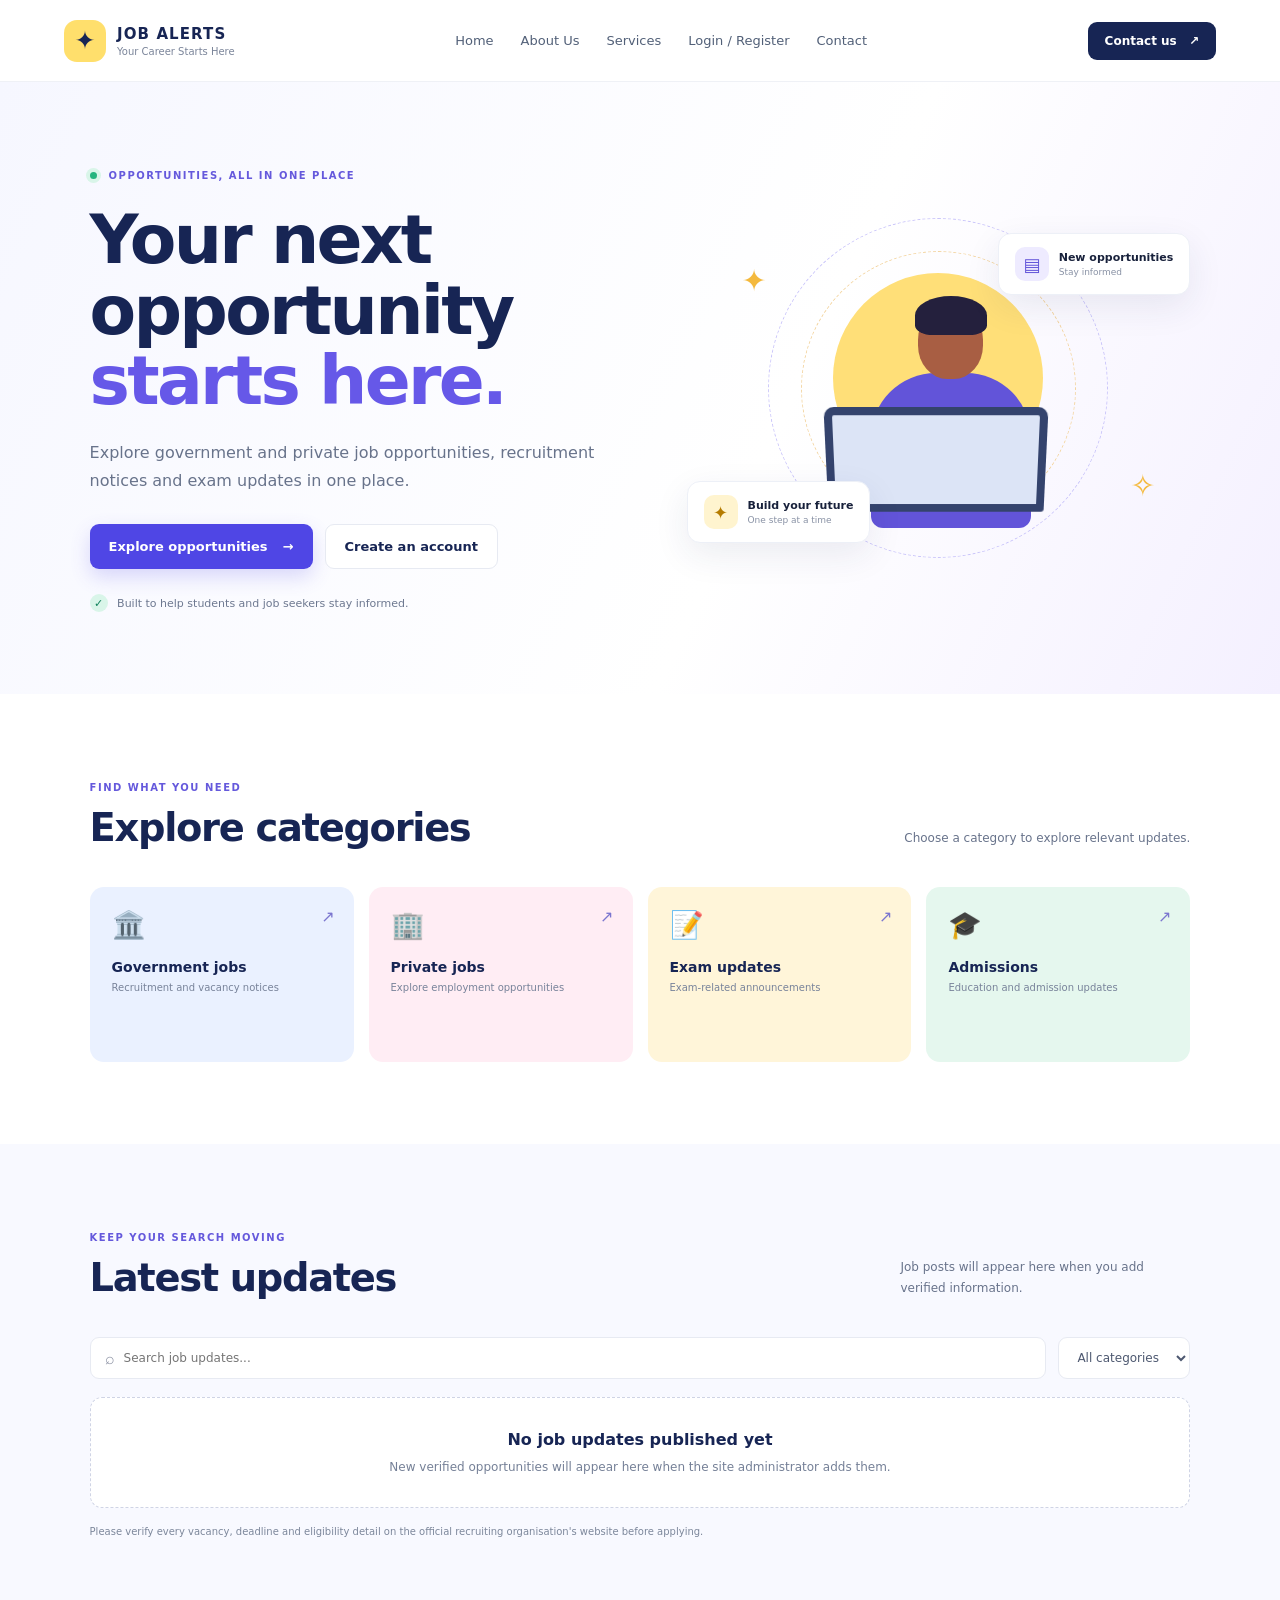
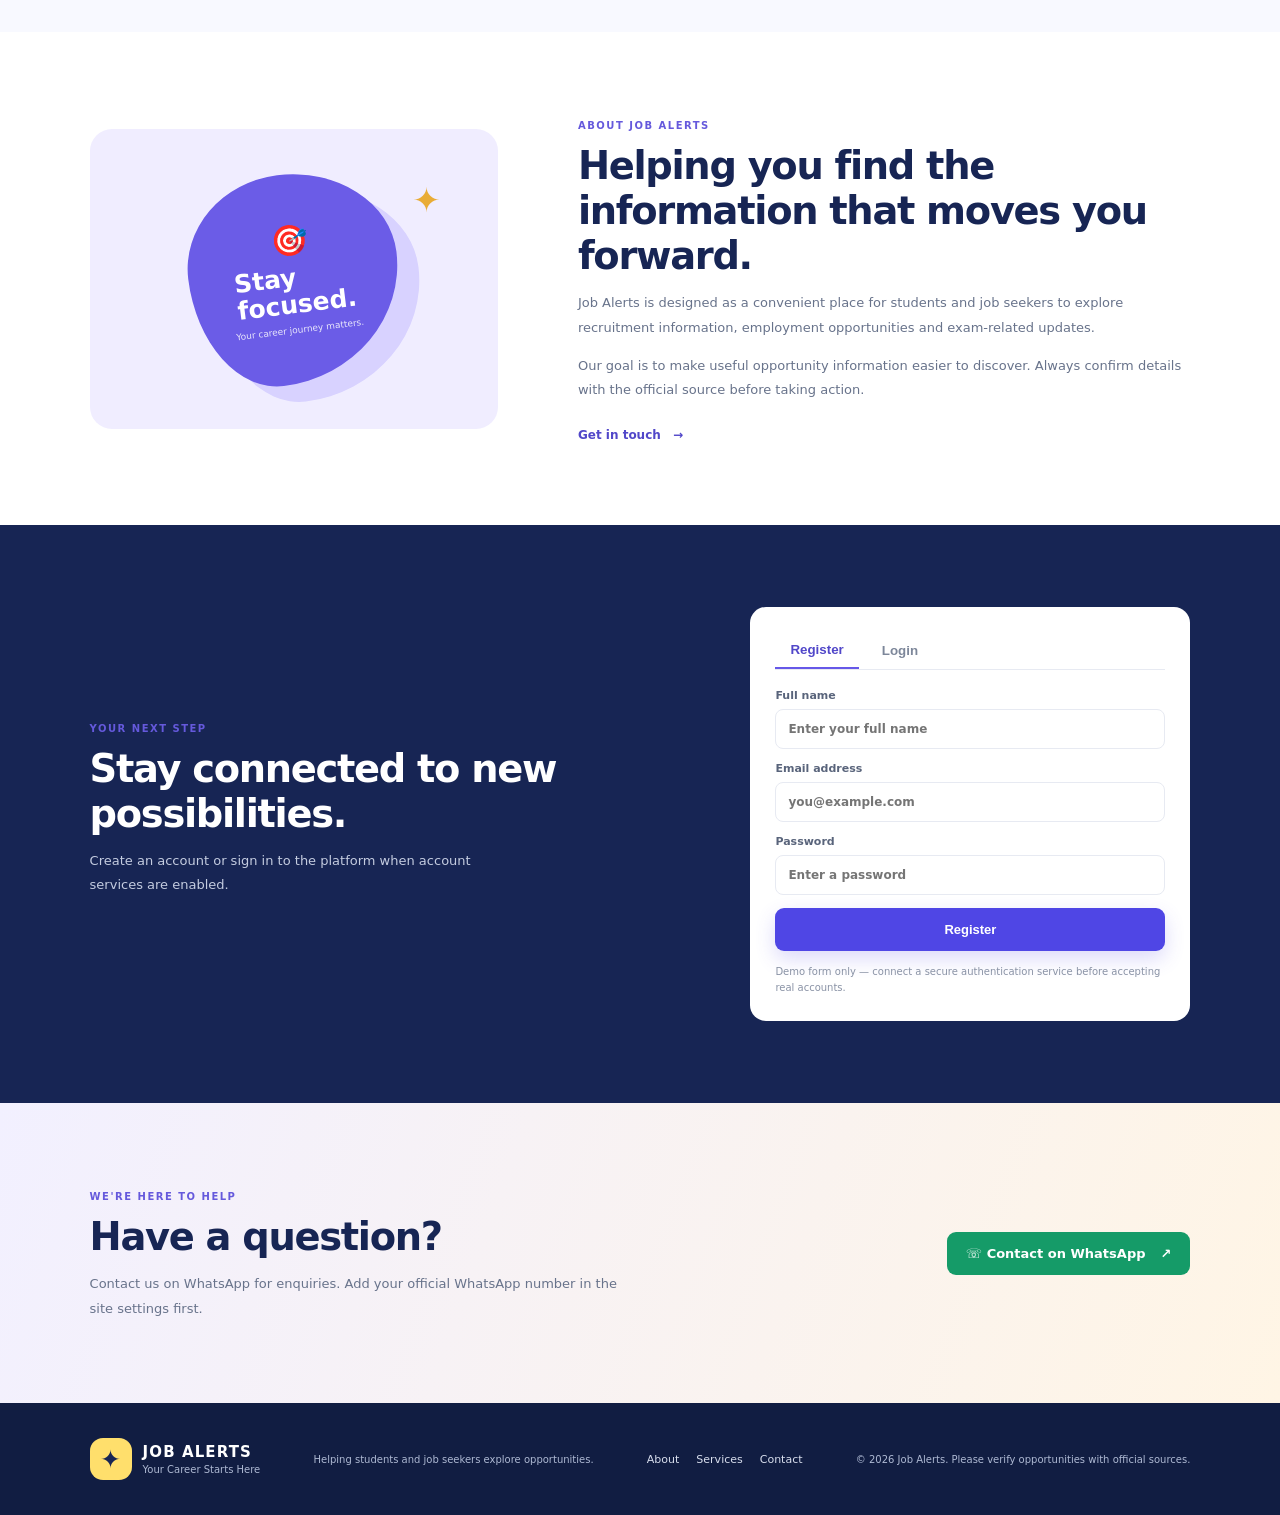
==== index.html @ da122925 "Add files via upload" ====
<!doctype html>
<html lang="en">
<head>
  <meta charset="utf-8">
  <meta name="viewport" content="width=device-width, initial-scale=1">
  <meta name="description" content="Find government and private job opportunities, recruitment notices and exam updates in one place.">
  <meta name="theme-color" content="#172554">
  <title>Job Alerts | Your Career Starts Here</title>
  <link rel="stylesheet" href="styles.css">
</head>
<body>
  <header class="site-header">
    <a class="brand" href="#home" aria-label="Job Alerts home">
      <span class="brand-mark">✦</span>
      <span><strong>JOB ALERTS</strong><small>Your Career Starts Here</small></span>
    </a>
    <button class="menu-toggle" id="menuToggle" aria-label="Open navigation" aria-expanded="false">☰</button>
    <nav id="mainNav" aria-label="Main navigation">
      <a href="#home">Home</a><a href="#about">About Us</a><a href="#services">Services</a>
      <a href="#account">Login / Register</a><a href="#contact">Contact</a>
    </nav>
    <a class="header-cta" href="#contact">Contact us <span>↗</span></a>
  </header>

  <main>
    <section class="hero section" id="home">
      <div class="hero-copy">
        <span class="eyebrow"><span class="pulse"></span> OPPORTUNITIES, ALL IN ONE PLACE</span>
        <h1>Your next opportunity <span>starts here.</span></h1>
        <p class="lead">Explore government and private job opportunities, recruitment notices and exam updates in one place.</p>
        <div class="hero-actions">
          <a class="button button-primary" href="#jobs">Explore opportunities <span>→</span></a>
          <a class="button button-light" href="#account">Create an account</a>
        </div>
        <div class="hero-note"><span class="note-icon">✓</span> Built to help students and job seekers stay informed.</div>
      </div>
      <div class="hero-art" aria-label="Career illustration">
        <div class="art-orbit orbit-one"></div><div class="art-orbit orbit-two"></div>
        <div class="art-card art-card-top"><span class="art-icon violet">▤</span><span><b>New opportunities</b><small>Stay informed</small></span></div>
        <div class="person-illustration">
          <div class="sun"></div><div class="laptop"></div><div class="person-head"></div>
          <div class="person-body"></div><div class="person-arm"></div>
        </div>
        <div class="art-card art-card-bottom"><span class="art-icon yellow">✦</span><span><b>Build your future</b><small>One step at a time</small></span></div>
        <span class="floating-star star-a">✦</span><span class="floating-star star-b">✧</span>
      </div>
    </section>

    <section class="category-section section" id="services">
      <div class="section-heading">
        <div><span class="eyebrow">FIND WHAT YOU NEED</span><h2>Explore categories</h2></div>
        <p>Choose a category to explore relevant updates.</p>
      </div>
      <div class="category-grid">
        <a class="category-card cat-blue" href="#jobs" data-filter="Government"><span class="category-icon">🏛️</span><b>Government jobs</b><small>Recruitment and vacancy notices</small><span class="card-arrow">↗</span></a>
        <a class="category-card cat-pink" href="#jobs" data-filter="Private"><span class="category-icon">🏢</span><b>Private jobs</b><small>Explore employment opportunities</small><span class="card-arrow">↗</span></a>
        <a class="category-card cat-yellow" href="#jobs" data-filter="Exams"><span class="category-icon">📝</span><b>Exam updates</b><small>Exam-related announcements</small><span class="card-arrow">↗</span></a>
        <a class="category-card cat-green" href="#jobs" data-filter="Admissions"><span class="category-icon">🎓</span><b>Admissions</b><small>Education and admission updates</small><span class="card-arrow">↗</span></a>
      </div>
    </section>

    <section class="jobs-section section" id="jobs">
      <div class="section-heading">
        <div><span class="eyebrow">KEEP YOUR SEARCH MOVING</span><h2>Latest updates</h2></div>
        <p>Job posts will appear here when you add verified information.</p>
      </div>
      <div class="job-tools">
        <label class="search-box"><span>⌕</span><input id="jobSearch" type="search" placeholder="Search job updates..." aria-label="Search job updates"></label>
        <select id="categoryFilter" aria-label="Filter by category">
          <option value="All">All categories</option><option>Government</option><option>Private</option><option>Exams</option><option>Admissions</option>
        </select>
      </div>
      <div id="jobList" class="job-list" aria-live="polite"></div>
      <p class="data-note">Please verify every vacancy, deadline and eligibility detail on the official recruiting organisation's website before applying.</p>
    </section>

    <section class="about-section section" id="about">
      <div class="about-visual"><div class="about-blob"><span>🎯</span><b>Stay<br>focused.</b><small>Your career journey matters.</small></div><span class="about-spark">✦</span></div>
      <div class="about-copy"><span class="eyebrow">ABOUT JOB ALERTS</span><h2>Helping you find the information that moves you forward.</h2><p>Job Alerts is designed as a convenient place for students and job seekers to explore recruitment information, employment opportunities and exam-related updates.</p><p>Our goal is to make useful opportunity information easier to discover. Always confirm details with the official source before taking action.</p><a class="text-link" href="#contact">Get in touch <span>→</span></a></div>
    </section>

    <section class="account-section section" id="account">
      <div class="account-copy"><span class="eyebrow">YOUR NEXT STEP</span><h2>Stay connected to new possibilities.</h2><p>Create an account or sign in to the platform when account services are enabled.</p></div>
      <div class="account-panel">
        <div class="tab-row"><button class="tab active" data-tab="register">Register</button><button class="tab" data-tab="login">Login</button></div>
        <form id="accountForm">
          <label>Full name<input name="name" id="accountName" placeholder="Enter your full name" autocomplete="name"></label>
          <label>Email address<input name="email" type="email" placeholder="you@example.com" required autocomplete="email"></label>
          <label>Password<input name="password" type="password" placeholder="Enter a password" required autocomplete="new-password"></label>
          <button class="button button-primary full-width" type="submit" id="accountSubmit">Register</button>
          <p class="form-message" id="accountMessage" role="status">Demo form only — connect a secure authentication service before accepting real accounts.</p>
        </form>
      </div>
    </section>

    <section class="contact-section section" id="contact">
      <div><span class="eyebrow">WE'RE HERE TO HELP</span><h2>Have a question?</h2><p>Contact us on WhatsApp for enquiries. Add your official WhatsApp number in the site settings first.</p></div>
      <a class="button button-whatsapp" id="whatsappLink" href="#" target="_blank" rel="noopener">☏ Contact on WhatsApp <span>↗</span></a>
    </section>
  </main>

  <footer class="site-footer">
    <a class="brand footer-brand" href="#home"><span class="brand-mark">✦</span><span><strong>JOB ALERTS</strong><small>Your Career Starts Here</small></span></a>
    <p>Helping students and job seekers explore opportunities.</p>
    <div class="footer-links"><a href="#about">About</a><a href="#services">Services</a><a href="#contact">Contact</a></div>
    <small>© <span id="year"></span> Job Alerts. Please verify opportunities with official sources.</small>
  </footer>
  <script src="script.js"></script>
</body>
</html>
---- styles.css ----
:root{--navy:#172554;--blue:#4f46e5;--ink:#18213b;--muted:#68738b;--paper:#fbfcff;--line:#e7eaf2;--green:#12805c}
*{box-sizing:border-box}html{scroll-behavior:smooth}body{margin:0;background:#fff;color:var(--ink);font-family:Inter,ui-sans-serif,system-ui,-apple-system,"Segoe UI",sans-serif}a{color:inherit;text-decoration:none}.site-header{height:82px;padding:0 max(5vw,24px);display:flex;align-items:center;justify-content:space-between;gap:24px;border-bottom:1px solid #eff1f6;background:#fff;position:sticky;top:0;z-index:10}.brand{display:flex;align-items:center;gap:11px;color:var(--navy)}.brand-mark{width:42px;height:42px;border-radius:13px;background:#ffdf6c;display:grid;place-items:center;font-size:25px;color:#172554}.brand strong{display:block;font-size:15px;letter-spacing:1.1px}.brand small{display:block;color:#7a8499;font-size:10px;margin-top:3px}.site-header nav{display:flex;gap:27px;font-size:13px;color:#526078}.site-header nav a:hover,.footer-links a:hover{color:var(--blue)}.header-cta{background:var(--navy);color:white;padding:12px 17px;border-radius:9px;font-size:12px;font-weight:700}.header-cta span{margin-left:8px}.menu-toggle{display:none;border:0;background:#f1f3fa;border-radius:8px;padding:9px;font-size:19px}.section{padding:82px max(7vw,24px)}.hero{min-height:535px;display:grid;grid-template-columns:1.05fr .95fr;align-items:center;gap:40px;background:linear-gradient(115deg,#f6f7ff 0%,#fff 60%,#f4f0ff 100%);overflow:hidden}.eyebrow{font-size:10px;font-weight:800;letter-spacing:1.5px;color:#6559dc}.pulse{display:inline-block;width:7px;height:7px;background:#24b47e;border-radius:50%;margin-right:7px;box-shadow:0 0 0 4px #d9f5e9}.hero h1{font-size:clamp(42px,5.3vw,68px);line-height:1.04;letter-spacing:-2.7px;color:var(--navy);max-width:600px;margin:22px 0}.hero h1 span{color:#6658e8}.lead{font-size:16px;line-height:1.8;color:#68738b;max-width:510px}.hero-actions{display:flex;gap:12px;flex-wrap:wrap;margin-top:28px}.button{display:inline-flex;justify-content:center;align-items:center;gap:15px;padding:14px 19px;border:0;border-radius:9px;font-size:13px;font-weight:750;cursor:pointer;transition:.2s}.button:hover{transform:translateY(-2px);filter:brightness(1.04)}.button-primary{background:var(--blue);color:#fff;box-shadow:0 8px 20px #4f46e533}.button-light{background:white;color:var(--navy);border:1px solid var(--line)}.hero-note{font-size:11px;color:#6d7890;margin-top:25px}.note-icon{display:inline-grid;place-items:center;background:#d9f5e9;color:#11815b;border-radius:50%;width:18px;height:18px;margin-right:6px}.hero-art{height:380px;position:relative;display:grid;place-items:center}.art-orbit{position:absolute;border:1px dashed #c9c4fa;border-radius:50%;width:340px;height:340px}.orbit-two{width:275px;height:275px;border-color:#f3d5a1}.sun{position:absolute;width:210px;height:210px;background:#ffdf78;border-radius:50%;top:30px;left:50%;transform:translateX(-50%)}.person-illustration{position:relative;width:245px;height:290px;z-index:1}.person-head{position:absolute;top:61px;left:102px;width:65px;height:75px;border-radius:48% 48% 45% 45%;background:#a85e43;z-index:3}.person-head:before{content:"";position:absolute;top:-8px;left:-3px;width:72px;height:39px;border-radius:50% 50% 25% 25%;background:#24203d}.person-body{position:absolute;bottom:5px;left:55px;width:160px;height:155px;border-radius:65px 65px 12px 12px;background:#6254d9}.person-arm{position:absolute;bottom:55px;left:28px;width:120px;height:28px;background:#a85e43;border-radius:30px;transform:rotate(-19deg);z-index:4}.laptop{position:absolute;bottom:20px;left:10px;width:220px;height:105px;background:#dce4f6;border:8px solid #34436d;border-radius:10px 10px 3px 3px;z-index:5;transform:perspective(160px) rotateX(-4deg)}.art-card{position:absolute;z-index:6;display:flex;align-items:center;gap:10px;padding:13px 16px;background:#fff;border:1px solid #edf0f7;border-radius:13px;box-shadow:0 12px 35px #27345d16}.art-card b,.art-card small{display:block}.art-card b{font-size:11px}.art-card small{font-size:9px;color:#8992a5;margin-top:3px}.art-card-top{top:35px;right:0}.art-card-bottom{bottom:35px;left:0}.art-icon{width:34px;height:34px;border-radius:10px;display:grid;place-items:center;font-size:18px}.violet{background:#eeebff;color:#6355d9}.yellow{background:#fff4cf;color:#b57c00}.floating-star{position:absolute;color:#f4b93d;font-size:30px}.star-a{top:65px;left:55px}.star-b{bottom:75px;right:35px}.category-section{background:#fff}.section-heading{display:flex;align-items:end;justify-content:space-between;gap:25px;margin-bottom:27px}.section-heading h2,.about-copy h2,.account-copy h2,.contact-section h2{font-size:clamp(29px,3vw,39px);letter-spacing:-1.3px;color:var(--navy);margin:10px 0}.section-heading p{font-size:12px;color:var(--muted);max-width:290px;line-height:1.7}.category-grid{display:grid;grid-template-columns:repeat(4,1fr);gap:15px}.category-card{min-height:175px;padding:22px;border-radius:14px;position:relative;display:flex;flex-direction:column;align-items:flex-start;transition:.2s}.category-card:hover{transform:translateY(-4px);box-shadow:0 12px 25px #17255412}.cat-blue{background:#eaf1ff}.cat-pink{background:#ffedf4}.cat-yellow{background:#fff5d9}.cat-green{background:#e5f7ee}.category-icon{font-size:27px;margin-bottom:18px}.category-card b{font-size:14px;color:var(--navy)}.category-card small{font-size:10px;color:#78839a;margin-top:7px}.card-arrow{position:absolute;right:19px;top:20px;color:#7b76cf}.jobs-section{background:#f8f9ff}.job-tools{display:flex;gap:12px;margin-bottom:18px}.search-box{flex:1;display:flex;align-items:center;gap:9px;background:#fff;border:1px solid var(--line);border-radius:9px;padding:0 14px;color:#8b91a3}.search-box input{border:0;outline:0;width:100%;padding:13px 0;font:inherit;font-size:12px}.job-tools select{border:1px solid var(--line);border-radius:9px;padding:0 14px;background:#fff;color:#4d5870;font:inherit;font-size:12px}.job-list{display:grid;gap:10px}.empty-state{background:white;border:1px dashed #cfd4e5;border-radius:12px;text-align:center;padding:32px 15px;color:#758097}.empty-state strong{display:block;color:var(--navy);margin-bottom:7px}.empty-state span{font-size:12px}.job-card{background:white;border:1px solid var(--line);border-radius:11px;padding:16px;display:flex;justify-content:space-between;gap:12px}.job-card h3{font-size:14px;margin:0 0 7px}.job-card p{font-size:11px;color:var(--muted);margin:0}.job-tag{align-self:center;background:#eef0ff;color:#5147c9;padding:6px 9px;border-radius:20px;font-size:10px}.data-note{font-size:10px;line-height:1.6;color:#7c879b;margin-top:16px}.about-section{display:grid;grid-template-columns:.8fr 1.2fr;align-items:center;gap:80px}.about-visual{min-height:300px;display:grid;place-items:center;position:relative;background:#f0edff;border-radius:22px}.about-blob{width:210px;height:210px;border-radius:48% 52% 61% 39%/44% 43% 57% 56%;background:#6b5ce7;color:white;display:flex;flex-direction:column;align-items:center;justify-content:center;transform:rotate(-7deg);box-shadow:20px 18px 0 #d8d2ff}.about-blob span{font-size:30px}.about-blob b{font-size:25px;line-height:1.05;margin:7px}.about-blob small{font-size:9px;opacity:.85}.about-spark{position:absolute;right:14%;top:17%;font-size:34px;color:#e9ac36}.about-copy p,.account-copy p,.contact-section p{font-size:13px;line-height:1.9;color:var(--muted)}.text-link{display:inline-block;margin-top:12px;color:#5147c9;font-weight:750;font-size:12px}.text-link span{margin-left:8px}.account-section{background:#172554;display:grid;grid-template-columns:1fr 1fr;align-items:center;gap:70px}.account-copy h2{color:white}.account-copy p{color:#c4cce0;max-width:420px}.account-panel{background:#fff;border-radius:16px;padding:25px;max-width:440px;width:100%;justify-self:end}.tab-row{display:flex;gap:8px;border-bottom:1px solid var(--line);margin-bottom:19px}.tab{border:0;background:none;padding:10px 15px;color:#7d879a;font-weight:700;cursor:pointer}.tab.active{color:#5147c9;border-bottom:2px solid #6658e8}.account-panel form,.account-panel label{display:grid;gap:7px}.account-panel form{gap:13px}.account-panel label{font-size:11px;font-weight:700;color:#59647b}.account-panel input{padding:12px;border:1px solid var(--line);border-radius:8px;font:inherit;font-size:12px;outline-color:#8b80f2}.full-width{width:100%}.form-message{font-size:10px;color:#8992a5;line-height:1.6;margin:0}.contact-section{background:linear-gradient(110deg,#f2f0ff,#fff5e5);display:flex;justify-content:space-between;align-items:center;gap:25px}.contact-section h2{margin-bottom:5px}.contact-section p{max-width:540px;margin-bottom:0}.button-whatsapp{background:#159b68;color:white;white-space:nowrap}.site-footer{padding:35px max(7vw,24px);background:#111d42;color:#d8deed;display:flex;align-items:center;justify-content:space-between;gap:20px;flex-wrap:wrap}.footer-brand{color:#fff}.footer-brand .brand-mark{background:#ffdf6c;color:#172554}.footer-brand small{color:#aeb9d3}.site-footer p,.site-footer>small{font-size:10px;color:#aeb9d3}.footer-links{display:flex;gap:17px;font-size:11px}.menu-toggle{color:var(--navy)}
@media(max-width:850px){.site-header nav{gap:13px}.site-header nav a{font-size:11px}.header-cta{display:none}.hero{grid-template-columns:1fr .8fr}.hero-art{transform:scale(.85)}.category-grid{grid-template-columns:repeat(2,1fr)}.about-section{gap:35px}.account-section{gap:30px}}
@media(max-width:650px){.site-header{height:70px;padding:0 20px}.menu-toggle{display:block}.site-header nav{display:none;position:absolute;top:69px;left:0;right:0;background:white;padding:17px 22px;box-shadow:0 12px 20px #17255415;flex-direction:column;gap:17px}.site-header nav.open{display:flex}.hero{grid-template-columns:1fr;padding-top:62px;padding-bottom:40px;gap:0}.hero h1{font-size:46px}.hero-art{height:300px;transform:scale(.82);margin-top:-5px}.section{padding:58px 22px}.section-heading{align-items:flex-start;flex-direction:column;gap:2px}.section-heading p{margin:0}.category-grid{gap:10px}.category-card{min-height:155px;padding:16px}.job-tools{flex-direction:column}.job-tools select{height:42px}.about-section{grid-template-columns:1fr;gap:35px}.about-visual{min-height:260px}.account-section{grid-template-columns:1fr;gap:22px}.account-panel{justify-self:stretch}.contact-section{align-items:flex-start;flex-direction:column}.site-footer{align-items:flex-start;flex-direction:column;gap:13px}.footer-links{order:2}.site-footer>small{order:3}}
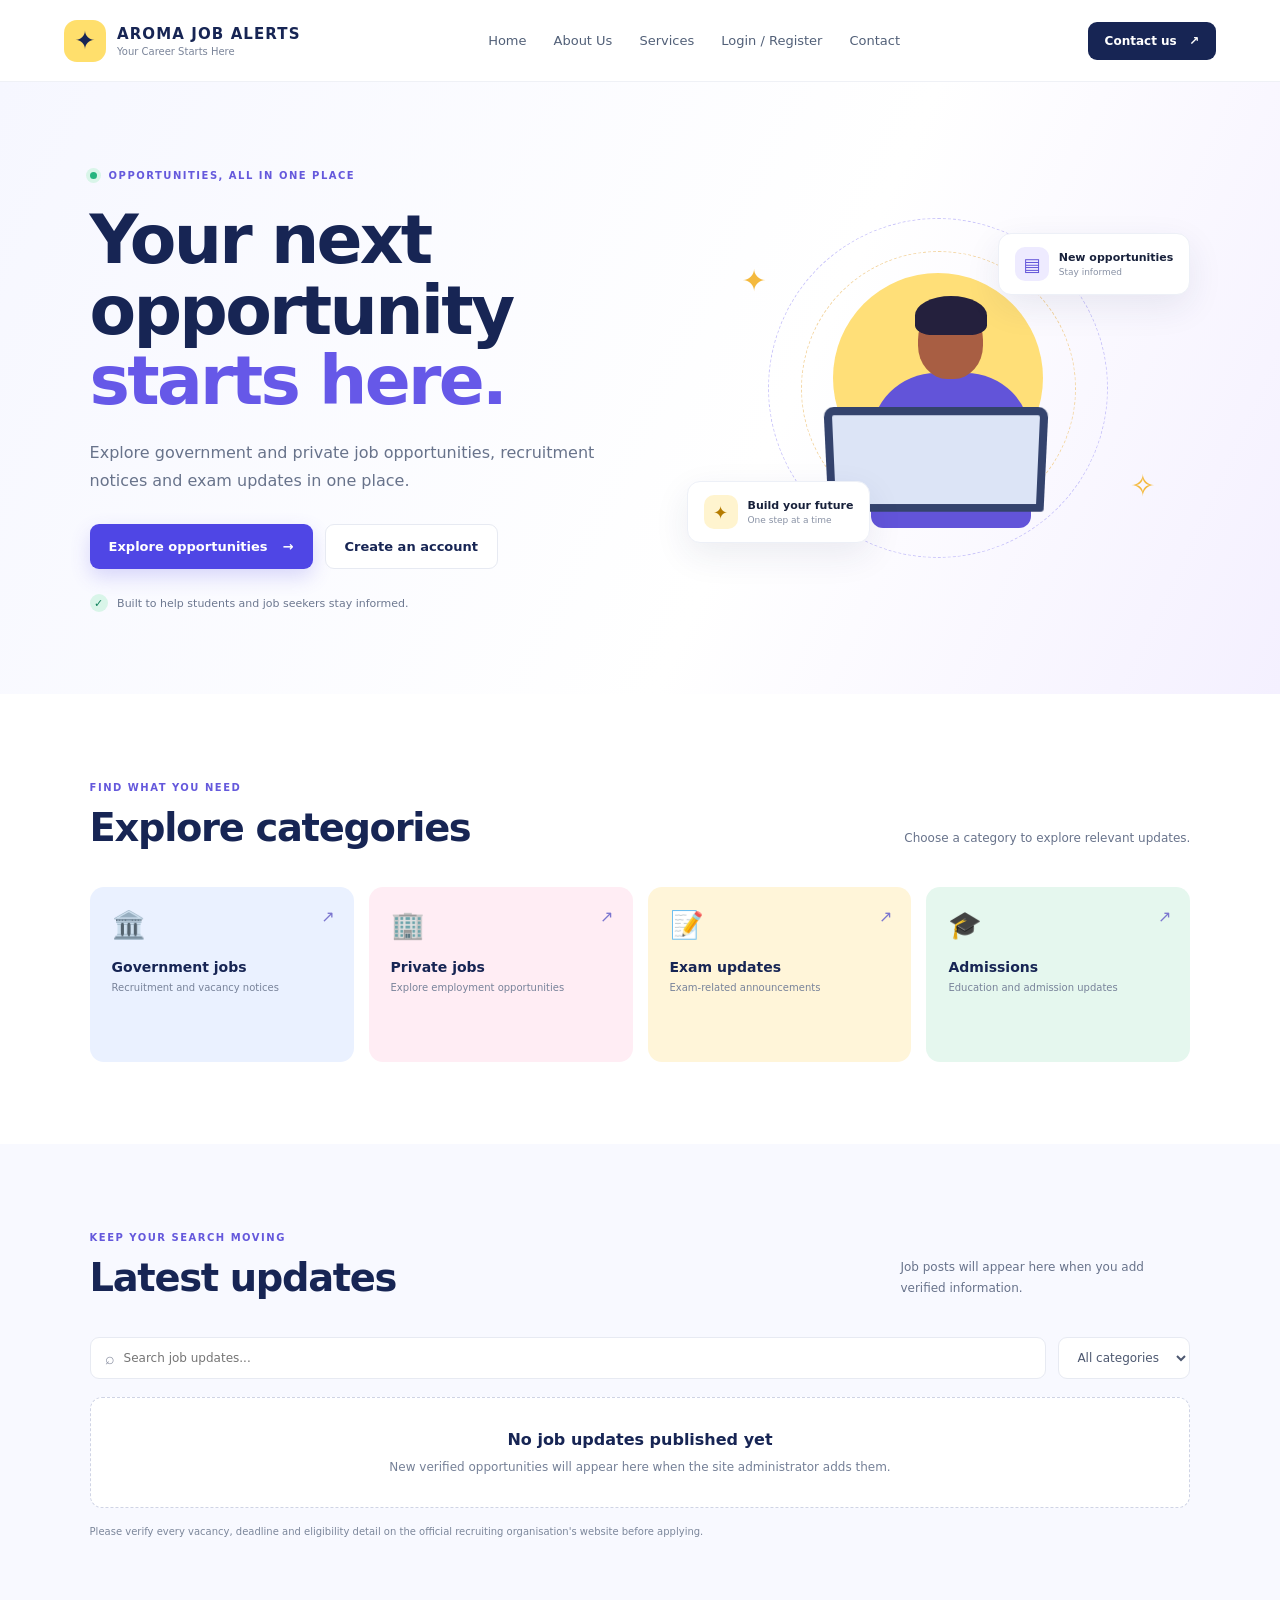
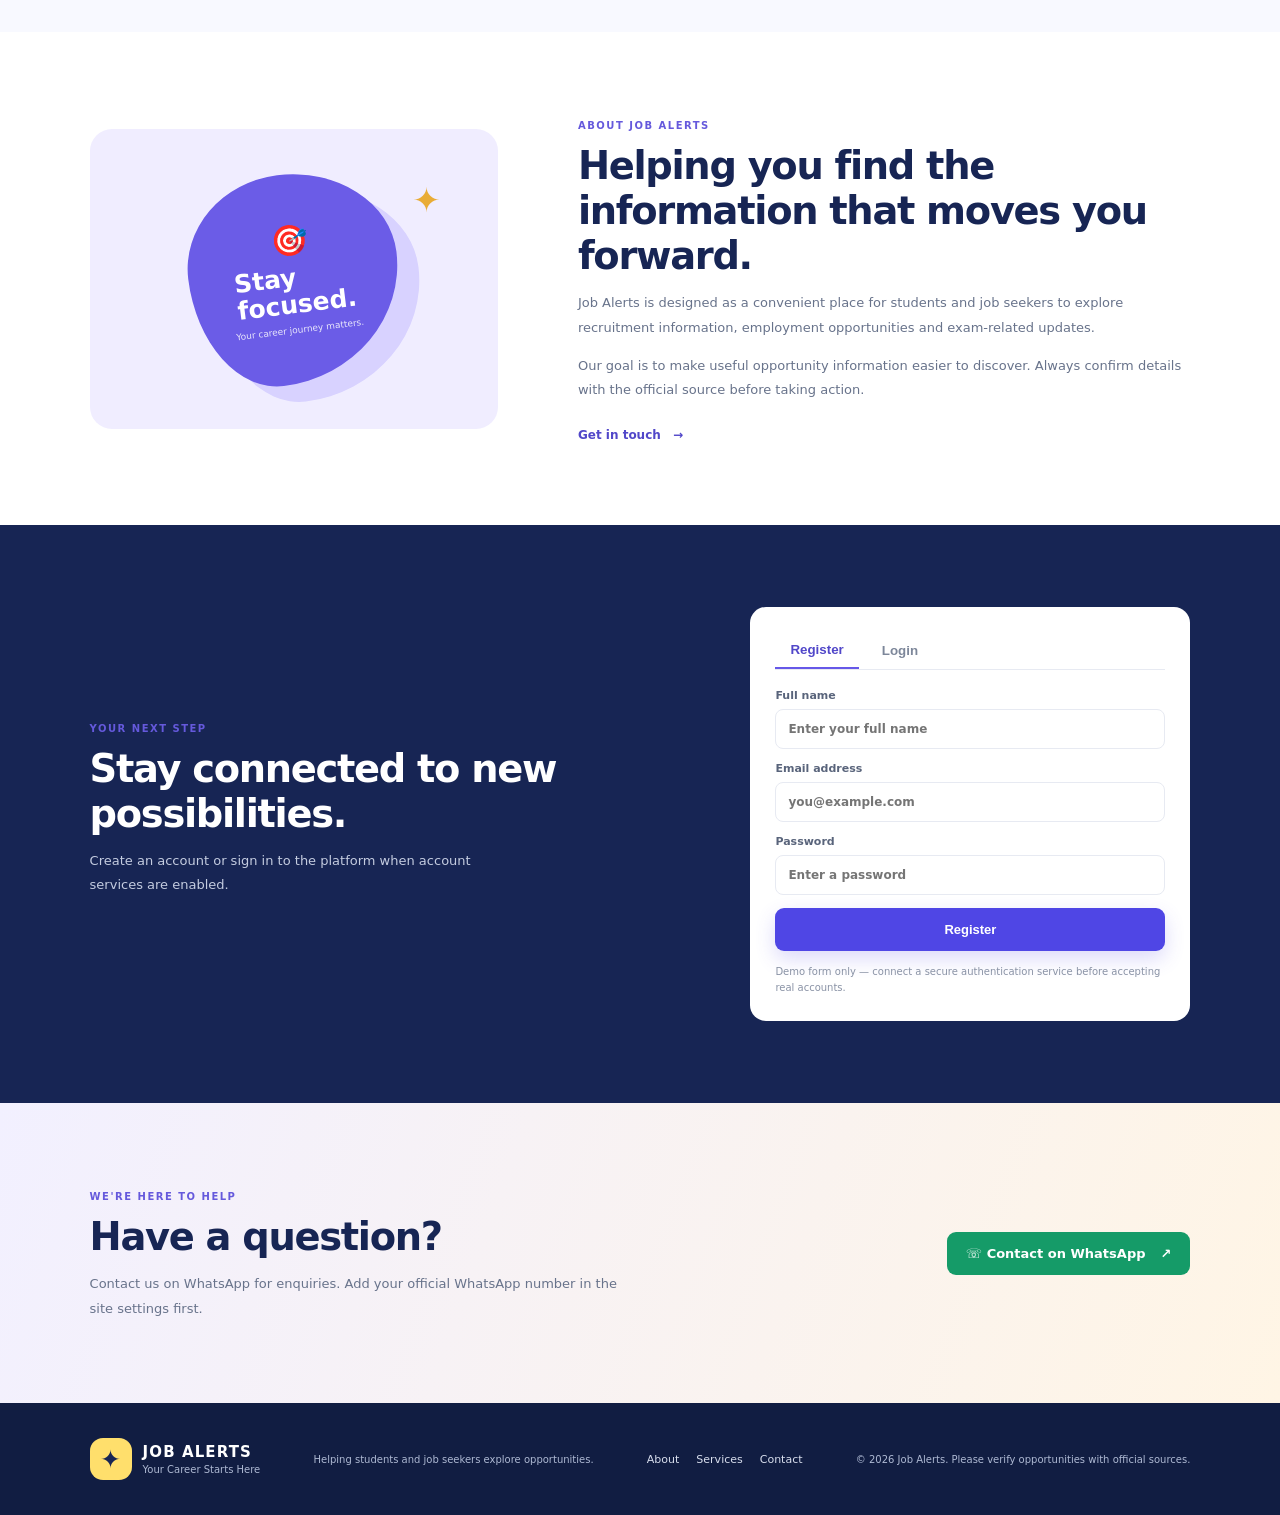
==== commit befbaf4d: "Update index.html" ====
--- a/index.html
+++ b/index.html
@@ -12,7 +12,7 @@
   <header class="site-header">
     <a class="brand" href="#home" aria-label="Job Alerts home">
       <span class="brand-mark">✦</span>
-      <span><strong>JOB ALERTS</strong><small>Your Career Starts Here</small></span>
+      <span><strong>AROMA JOB ALERTS</strong><small>Your Career Starts Here</small></span>
     </a>
     <button class="menu-toggle" id="menuToggle" aria-label="Open navigation" aria-expanded="false">☰</button>
     <nav id="mainNav" aria-label="Main navigation">
@@ -107,4 +107,4 @@
   </footer>
   <script src="script.js"></script>
 </body>
-</html>+</html>
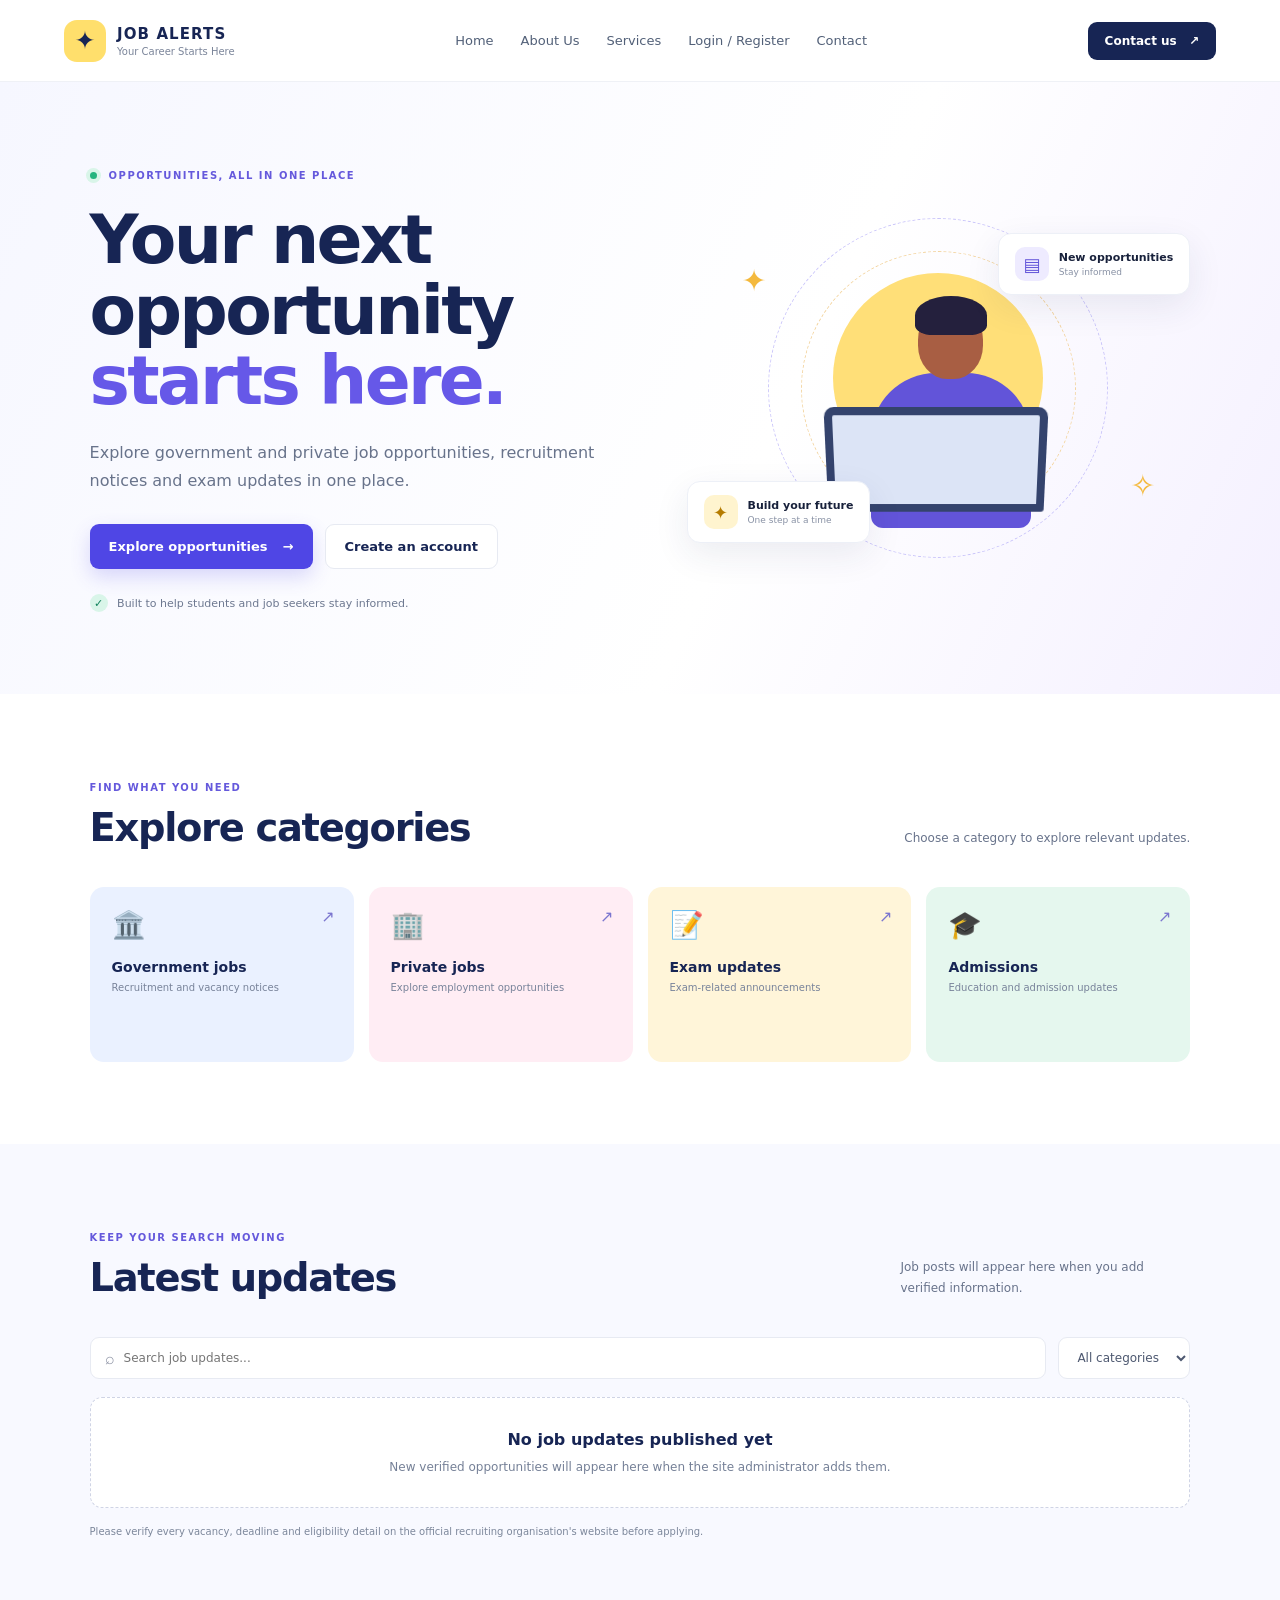
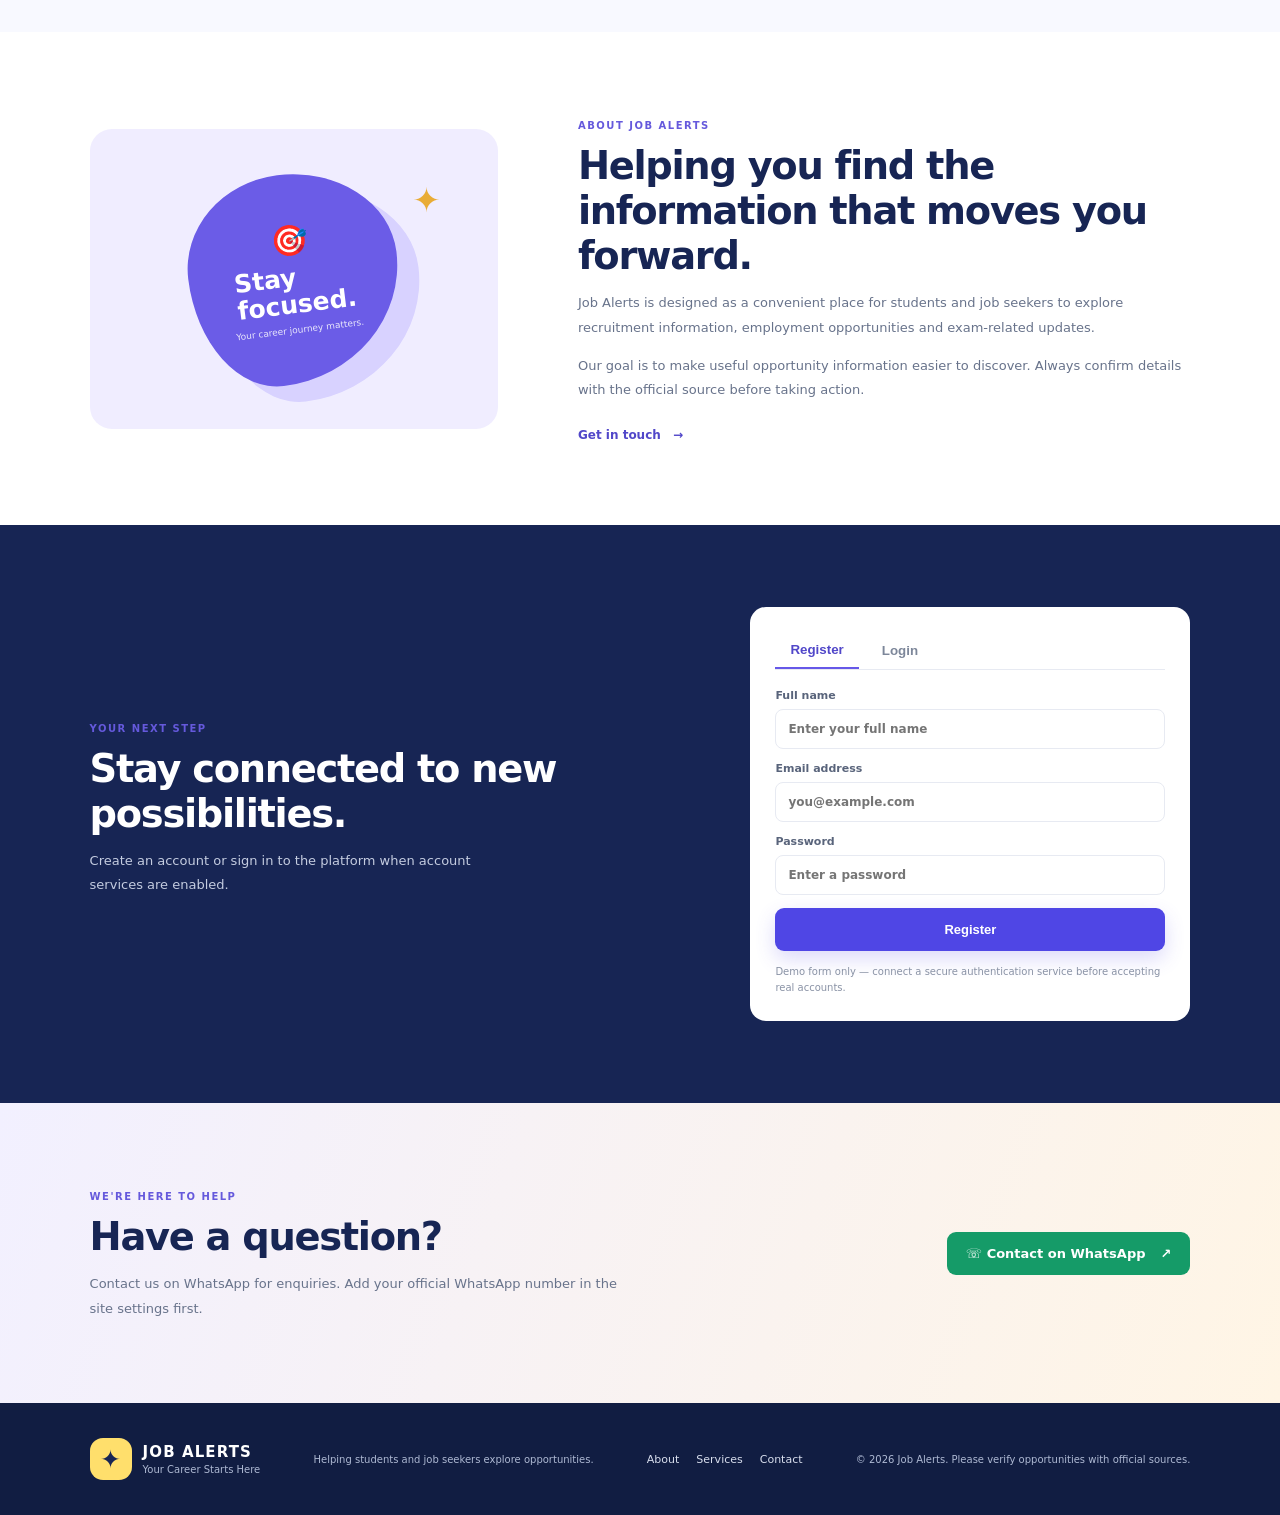
==== commit 1a88c39c: "Update index.html" ====
--- a/index.html
+++ b/index.html
@@ -5,14 +5,14 @@
   <meta name="viewport" content="width=device-width, initial-scale=1">
   <meta name="description" content="Find government and private job opportunities, recruitment notices and exam updates in one place.">
   <meta name="theme-color" content="#172554">
-  <title>Job Alerts | Your Career Starts Here</title>
+  <title>Aroma Job Alerts | Your Career Starts Here</title>
   <link rel="stylesheet" href="styles.css">
 </head>
 <body>
   <header class="site-header">
     <a class="brand" href="#home" aria-label="Job Alerts home">
       <span class="brand-mark">✦</span>
-      <span><strong>AROMA JOB ALERTS</strong><small>Your Career Starts Here</small></span>
+      <span><strong>JOB ALERTS</strong><small>Your Career Starts Here</small></span>
     </a>
     <button class="menu-toggle" id="menuToggle" aria-label="Open navigation" aria-expanded="false">☰</button>
     <nav id="mainNav" aria-label="Main navigation">
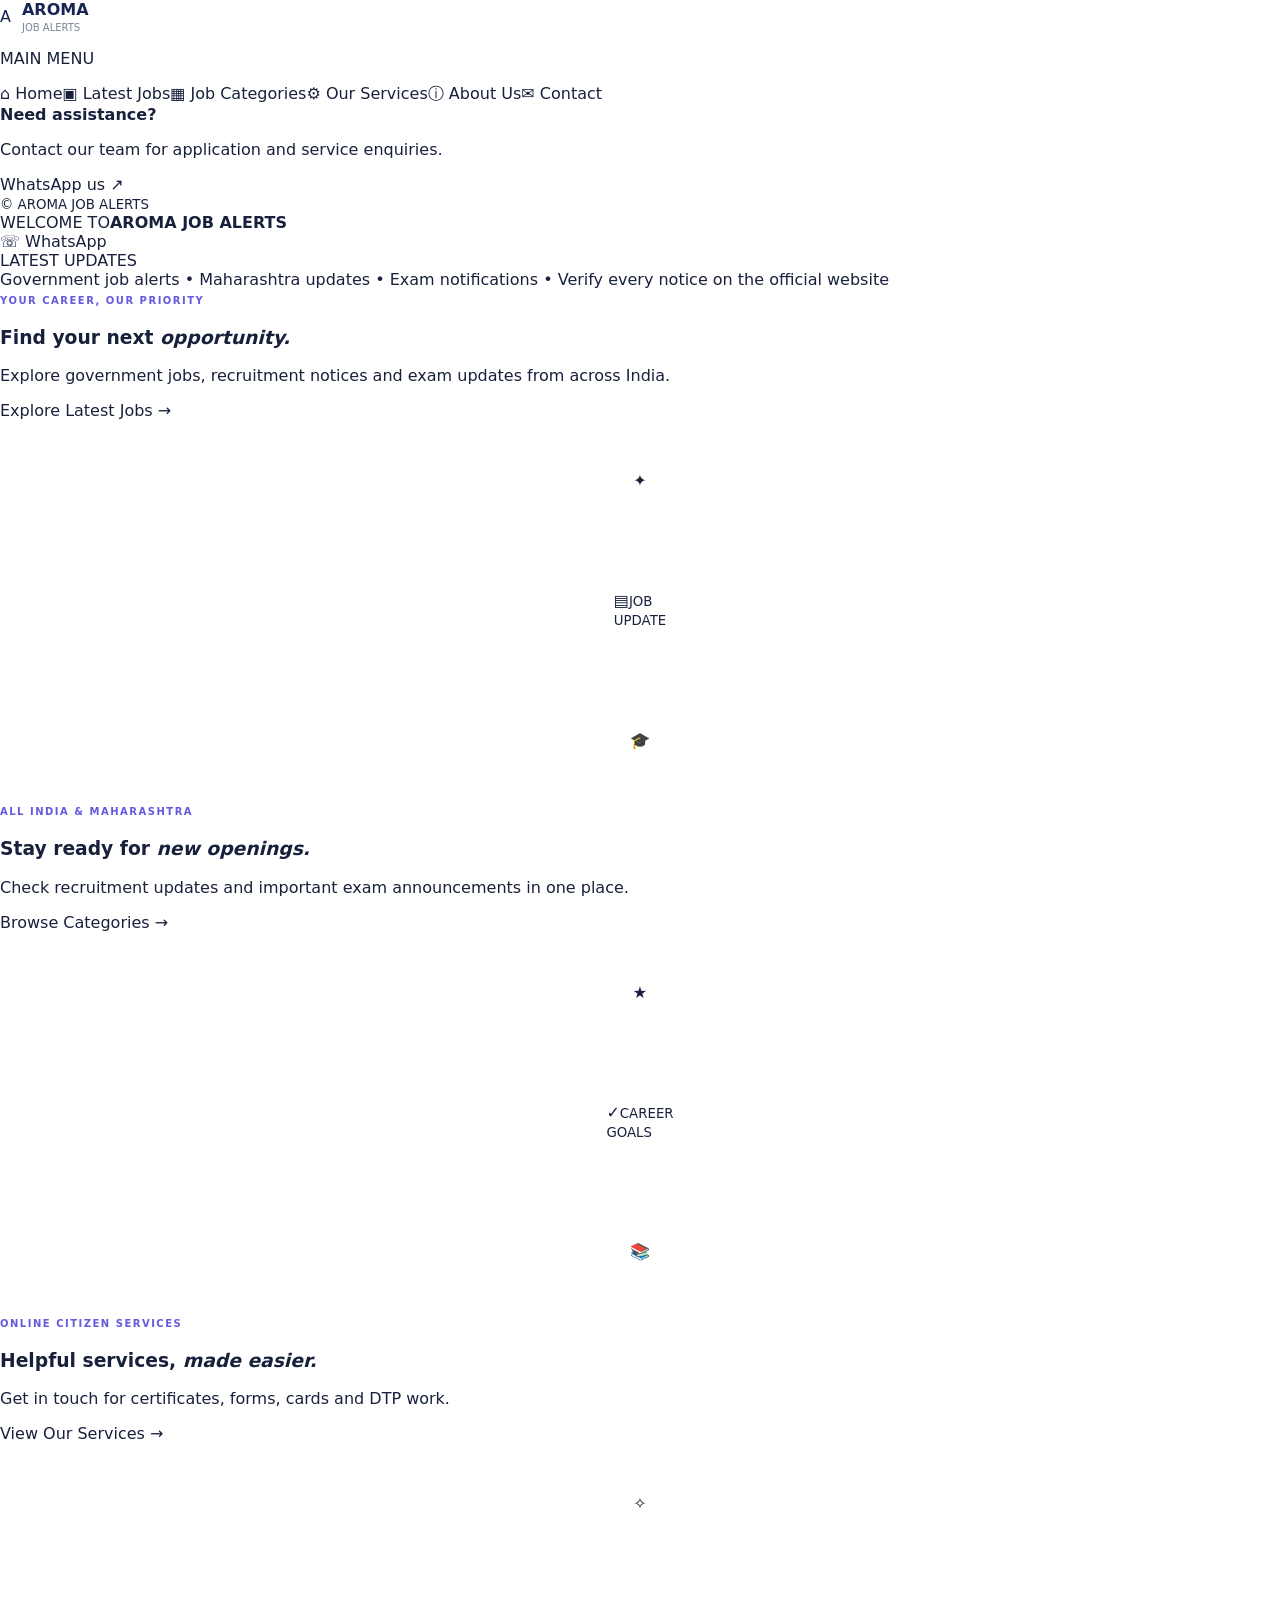
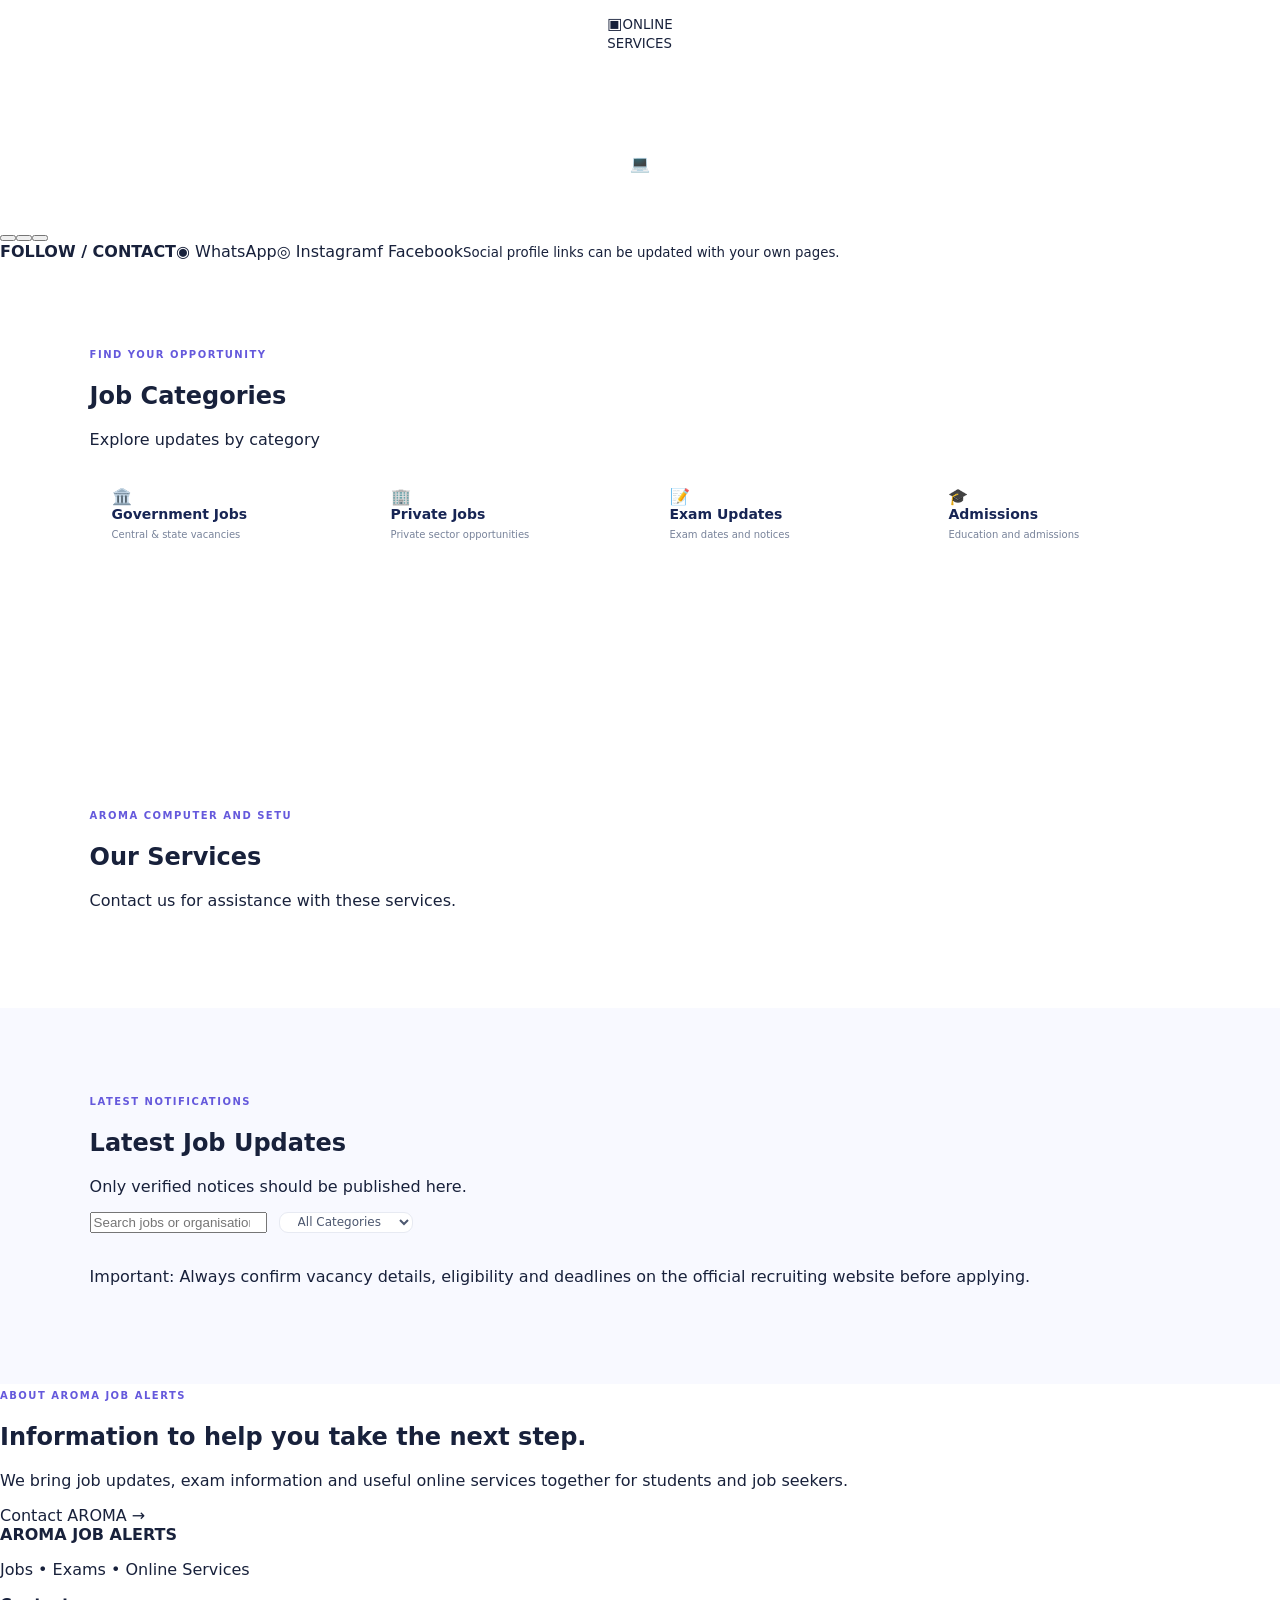
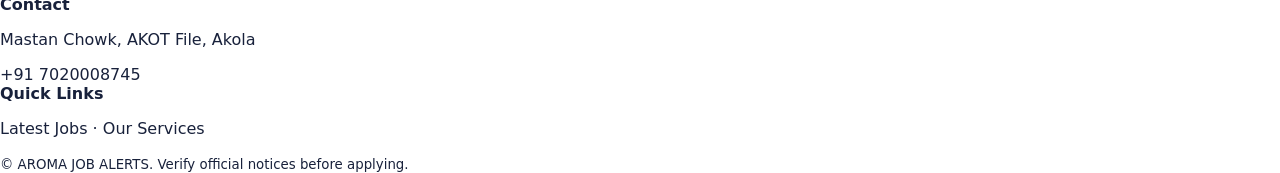
==== commit 9b032e96: "Update index.html" ====
--- a/index.html
+++ b/index.html
@@ -1,110 +1,42 @@
 <!doctype html>
 <html lang="en">
 <head>
-  <meta charset="utf-8">
-  <meta name="viewport" content="width=device-width, initial-scale=1">
-  <meta name="description" content="Find government and private job opportunities, recruitment notices and exam updates in one place.">
-  <meta name="theme-color" content="#172554">
-  <title>Aroma Job Alerts | Your Career Starts Here</title>
+  <meta charset="utf-8"><meta name="viewport" content="width=device-width, initial-scale=1">
+  <meta name="description" content="AROMA JOB ALERTS – government job updates, exam notices and citizen services for India and Maharashtra.">
+  <meta name="theme-color" content="#101d3a"><title>AROMA JOB ALERTS | Jobs & Services</title>
   <link rel="stylesheet" href="styles.css">
 </head>
 <body>
-  <header class="site-header">
-    <a class="brand" href="#home" aria-label="Job Alerts home">
-      <span class="brand-mark">✦</span>
-      <span><strong>JOB ALERTS</strong><small>Your Career Starts Here</small></span>
-    </a>
-    <button class="menu-toggle" id="menuToggle" aria-label="Open navigation" aria-expanded="false">☰</button>
-    <nav id="mainNav" aria-label="Main navigation">
-      <a href="#home">Home</a><a href="#about">About Us</a><a href="#services">Services</a>
-      <a href="#account">Login / Register</a><a href="#contact">Contact</a>
+  <aside class="sidebar" id="sidebar">
+    <a class="brand" href="#home"><span class="brand-logo">A</span><span><b>AROMA</b><small>JOB ALERTS</small></span></a>
+    <p class="side-label">MAIN MENU</p>
+    <nav class="side-nav" aria-label="Main navigation">
+      <a class="active" href="#home">⌂ <span>Home</span></a><a href="#jobs">▣ <span>Latest Jobs</span></a><a href="#categories">▦ <span>Job Categories</span></a><a href="#services">⚙ <span>Our Services</span></a><a href="#about">ⓘ <span>About Us</span></a><a href="#contact">✉ <span>Contact</span></a>
     </nav>
-    <a class="header-cta" href="#contact">Contact us <span>↗</span></a>
-  </header>
-
-  <main>
-    <section class="hero section" id="home">
-      <div class="hero-copy">
-        <span class="eyebrow"><span class="pulse"></span> OPPORTUNITIES, ALL IN ONE PLACE</span>
-        <h1>Your next opportunity <span>starts here.</span></h1>
-        <p class="lead">Explore government and private job opportunities, recruitment notices and exam updates in one place.</p>
-        <div class="hero-actions">
-          <a class="button button-primary" href="#jobs">Explore opportunities <span>→</span></a>
-          <a class="button button-light" href="#account">Create an account</a>
+    <div class="sidebar-help"><b>Need assistance?</b><p>Contact our team for application and service enquiries.</p><a href="https://wa.me/917020008745" target="_blank" rel="noopener">WhatsApp us ↗</a></div>
+    <small class="side-foot">© <span id="sideYear"></span> AROMA JOB ALERTS</small>
+  </aside>
+  <div class="page">
+    <header class="topbar"><button class="menu-toggle" id="menuToggle" aria-label="Toggle menu">☰</button><div><span class="welcome">WELCOME TO</span><b>AROMA JOB ALERTS</b></div><a class="top-contact" href="https://wa.me/917020008745" target="_blank" rel="noopener">☏ WhatsApp</a></header>
+    <main id="home">
+      <div class="ticker"><span class="ticker-label">LATEST UPDATES</span><div class="ticker-track"><span>Government job alerts • Maharashtra updates • Exam notifications • Verify every notice on the official website</span></div></div>
+      <section class="hero-wrap">
+        <div class="carousel" aria-label="Featured information carousel">
+          <article class="slide active"><div class="slide-copy"><span class="eyebrow">YOUR CAREER, OUR PRIORITY</span><h1>Find your next <em>opportunity.</em></h1><p>Explore government jobs, recruitment notices and exam updates from across India.</p><a class="yellow-btn" href="#jobs">Explore Latest Jobs →</a></div><div class="hero-art"><div class="hero-circle">✦</div><div class="hero-document">▤<small>JOB<br>UPDATE</small></div><div class="hero-cap">🎓</div></div></article>
+          <article class="slide"><div class="slide-copy"><span class="eyebrow">ALL INDIA & MAHARASHTRA</span><h1>Stay ready for <em>new openings.</em></h1><p>Check recruitment updates and important exam announcements in one place.</p><a class="yellow-btn" href="#categories">Browse Categories →</a></div><div class="hero-art"><div class="hero-circle">★</div><div class="hero-document">✓<small>CAREER<br>GOALS</small></div><div class="hero-cap">📚</div></div></article>
+          <article class="slide"><div class="slide-copy"><span class="eyebrow">ONLINE CITIZEN SERVICES</span><h1>Helpful services, <em>made easier.</em></h1><p>Get in touch for certificates, forms, cards and DTP work.</p><a class="yellow-btn" href="#services">View Our Services →</a></div><div class="hero-art"><div class="hero-circle">✧</div><div class="hero-document">▣<small>ONLINE<br>SERVICES</small></div><div class="hero-cap">💻</div></div></article>
+          <div class="slide-dots" aria-label="Carousel controls"><button class="dot active" aria-label="Slide 1"></button><button class="dot" aria-label="Slide 2"></button><button class="dot" aria-label="Slide 3"></button></div>
         </div>
-        <div class="hero-note"><span class="note-icon">✓</span> Built to help students and job seekers stay informed.</div>
-      </div>
-      <div class="hero-art" aria-label="Career illustration">
-        <div class="art-orbit orbit-one"></div><div class="art-orbit orbit-two"></div>
-        <div class="art-card art-card-top"><span class="art-icon violet">▤</span><span><b>New opportunities</b><small>Stay informed</small></span></div>
-        <div class="person-illustration">
-          <div class="sun"></div><div class="laptop"></div><div class="person-head"></div>
-          <div class="person-body"></div><div class="person-arm"></div>
-        </div>
-        <div class="art-card art-card-bottom"><span class="art-icon yellow">✦</span><span><b>Build your future</b><small>One step at a time</small></span></div>
-        <span class="floating-star star-a">✦</span><span class="floating-star star-b">✧</span>
-      </div>
-    </section>
-
-    <section class="category-section section" id="services">
-      <div class="section-heading">
-        <div><span class="eyebrow">FIND WHAT YOU NEED</span><h2>Explore categories</h2></div>
-        <p>Choose a category to explore relevant updates.</p>
-      </div>
-      <div class="category-grid">
-        <a class="category-card cat-blue" href="#jobs" data-filter="Government"><span class="category-icon">🏛️</span><b>Government jobs</b><small>Recruitment and vacancy notices</small><span class="card-arrow">↗</span></a>
-        <a class="category-card cat-pink" href="#jobs" data-filter="Private"><span class="category-icon">🏢</span><b>Private jobs</b><small>Explore employment opportunities</small><span class="card-arrow">↗</span></a>
-        <a class="category-card cat-yellow" href="#jobs" data-filter="Exams"><span class="category-icon">📝</span><b>Exam updates</b><small>Exam-related announcements</small><span class="card-arrow">↗</span></a>
-        <a class="category-card cat-green" href="#jobs" data-filter="Admissions"><span class="category-icon">🎓</span><b>Admissions</b><small>Education and admission updates</small><span class="card-arrow">↗</span></a>
-      </div>
-    </section>
-
-    <section class="jobs-section section" id="jobs">
-      <div class="section-heading">
-        <div><span class="eyebrow">KEEP YOUR SEARCH MOVING</span><h2>Latest updates</h2></div>
-        <p>Job posts will appear here when you add verified information.</p>
-      </div>
-      <div class="job-tools">
-        <label class="search-box"><span>⌕</span><input id="jobSearch" type="search" placeholder="Search job updates..." aria-label="Search job updates"></label>
-        <select id="categoryFilter" aria-label="Filter by category">
-          <option value="All">All categories</option><option>Government</option><option>Private</option><option>Exams</option><option>Admissions</option>
-        </select>
-      </div>
-      <div id="jobList" class="job-list" aria-live="polite"></div>
-      <p class="data-note">Please verify every vacancy, deadline and eligibility detail on the official recruiting organisation's website before applying.</p>
-    </section>
-
-    <section class="about-section section" id="about">
-      <div class="about-visual"><div class="about-blob"><span>🎯</span><b>Stay<br>focused.</b><small>Your career journey matters.</small></div><span class="about-spark">✦</span></div>
-      <div class="about-copy"><span class="eyebrow">ABOUT JOB ALERTS</span><h2>Helping you find the information that moves you forward.</h2><p>Job Alerts is designed as a convenient place for students and job seekers to explore recruitment information, employment opportunities and exam-related updates.</p><p>Our goal is to make useful opportunity information easier to discover. Always confirm details with the official source before taking action.</p><a class="text-link" href="#contact">Get in touch <span>→</span></a></div>
-    </section>
-
-    <section class="account-section section" id="account">
-      <div class="account-copy"><span class="eyebrow">YOUR NEXT STEP</span><h2>Stay connected to new possibilities.</h2><p>Create an account or sign in to the platform when account services are enabled.</p></div>
-      <div class="account-panel">
-        <div class="tab-row"><button class="tab active" data-tab="register">Register</button><button class="tab" data-tab="login">Login</button></div>
-        <form id="accountForm">
-          <label>Full name<input name="name" id="accountName" placeholder="Enter your full name" autocomplete="name"></label>
-          <label>Email address<input name="email" type="email" placeholder="you@example.com" required autocomplete="email"></label>
-          <label>Password<input name="password" type="password" placeholder="Enter a password" required autocomplete="new-password"></label>
-          <button class="button button-primary full-width" type="submit" id="accountSubmit">Register</button>
-          <p class="form-message" id="accountMessage" role="status">Demo form only — connect a secure authentication service before accepting real accounts.</p>
-        </form>
-      </div>
-    </section>
-
-    <section class="contact-section section" id="contact">
-      <div><span class="eyebrow">WE'RE HERE TO HELP</span><h2>Have a question?</h2><p>Contact us on WhatsApp for enquiries. Add your official WhatsApp number in the site settings first.</p></div>
-      <a class="button button-whatsapp" id="whatsappLink" href="#" target="_blank" rel="noopener">☏ Contact on WhatsApp <span>↗</span></a>
-    </section>
-  </main>
-
-  <footer class="site-footer">
-    <a class="brand footer-brand" href="#home"><span class="brand-mark">✦</span><span><strong>JOB ALERTS</strong><small>Your Career Starts Here</small></span></a>
-    <p>Helping students and job seekers explore opportunities.</p>
-    <div class="footer-links"><a href="#about">About</a><a href="#services">Services</a><a href="#contact">Contact</a></div>
-    <small>© <span id="year"></span> Job Alerts. Please verify opportunities with official sources.</small>
-  </footer>
+        <div class="social-panel"><b>FOLLOW / CONTACT</b><a class="social whatsapp" href="https://wa.me/917020008745" target="_blank" rel="noopener">◉ WhatsApp</a><a class="social instagram" href="https://www.instagram.com/" target="_blank" rel="noopener">◎ Instagram</a><a class="social facebook" href="https://www.facebook.com/" target="_blank" rel="noopener">f Facebook</a><small>Social profile links can be updated with your own pages.</small></div>
+      </section>
+      <section class="section" id="categories"><div class="section-title"><div><span class="eyebrow">FIND YOUR OPPORTUNITY</span><h2>Job Categories</h2></div><p>Explore updates by category</p></div><div class="category-grid">
+        <a class="category-card" href="#jobs" data-filter="Government"><span>🏛️</span><b>Government Jobs</b><small>Central & state vacancies</small></a><a class="category-card" href="#jobs" data-filter="Private"><span>🏢</span><b>Private Jobs</b><small>Private sector opportunities</small></a><a class="category-card" href="#jobs" data-filter="Exams"><span>📝</span><b>Exam Updates</b><small>Exam dates and notices</small></a><a class="category-card" href="#jobs" data-filter="Admissions"><span>🎓</span><b>Admissions</b><small>Education and admissions</small></a>
+      </div></section>
+      <section class="section services-section" id="services"><div class="section-title"><div><span class="eyebrow">AROMA COMPUTER AND SETU</span><h2>Our Services</h2></div><p>Contact us for assistance with these services.</p></div><div class="services-grid" id="servicesGrid"></div></section>
+      <section class="section jobs-section" id="jobs"><div class="section-title"><div><span class="eyebrow">LATEST NOTIFICATIONS</span><h2>Latest Job Updates</h2></div><p>Only verified notices should be published here.</p></div><div class="job-tools"><input id="jobSearch" type="search" placeholder="Search jobs or organisation..." aria-label="Search jobs"><select id="categoryFilter" aria-label="Filter jobs"><option value="All">All Categories</option><option>Government</option><option>Private</option><option>Exams</option><option>Admissions</option></select></div><div id="jobList" class="job-list" aria-live="polite"></div><p class="notice">Important: Always confirm vacancy details, eligibility and deadlines on the official recruiting website before applying.</p></section>
+      <section class="about-strip" id="about"><div><span class="eyebrow">ABOUT AROMA JOB ALERTS</span><h2>Information to help you take the next step.</h2><p>We bring job updates, exam information and useful online services together for students and job seekers.</p></div><a class="yellow-btn" href="https://wa.me/917020008745" target="_blank" rel="noopener">Contact AROMA →</a></section>
+    </main>
+    <footer id="contact"><div><b>AROMA JOB ALERTS</b><p>Jobs • Exams • Online Services</p></div><div><b>Contact</b><p>Mastan Chowk, AKOT File, Akola</p><a href="https://wa.me/917020008745" target="_blank" rel="noopener">+91 7020008745</a></div><div><b>Quick Links</b><p><a href="#jobs">Latest Jobs</a> · <a href="#services">Our Services</a></p></div><small>© <span id="year"></span> AROMA JOB ALERTS. Verify official notices before applying.</small></footer>
+  </div>
   <script src="script.js"></script>
-</body>
-</html>
+</body></html>
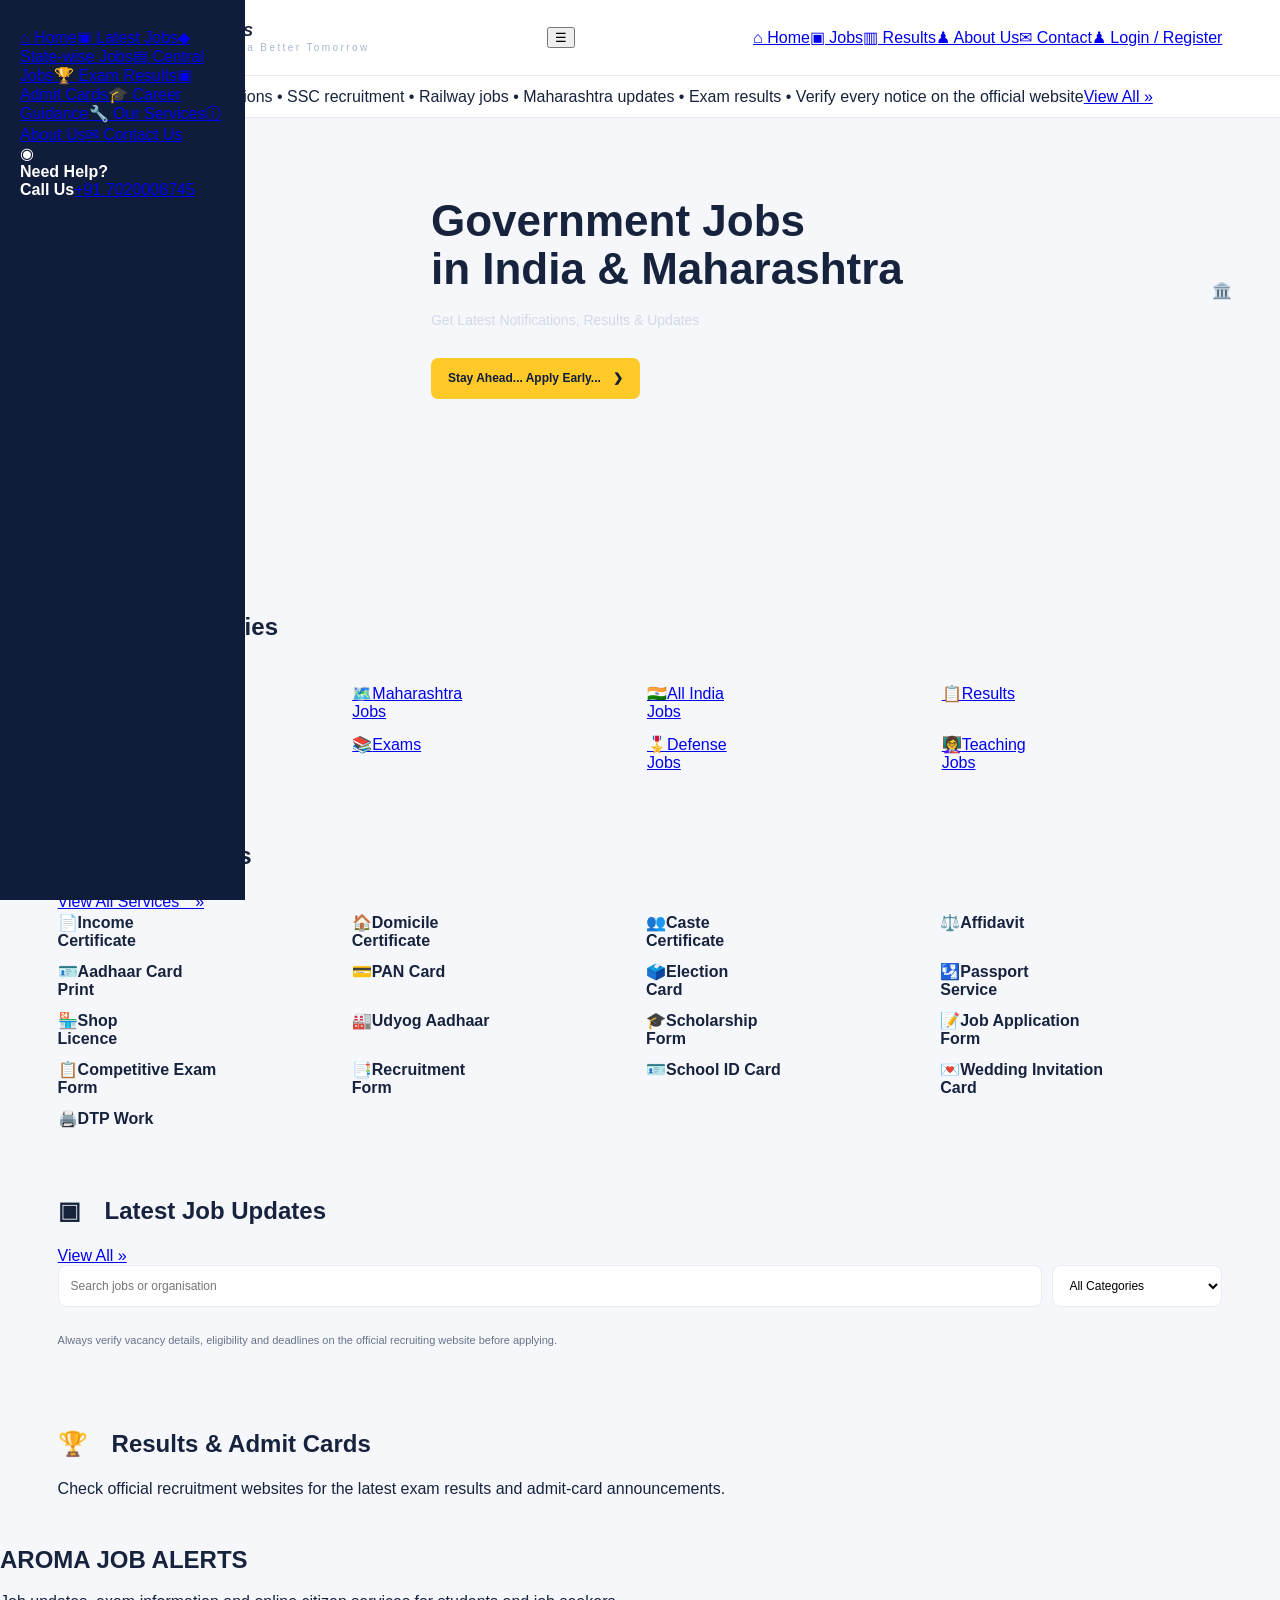
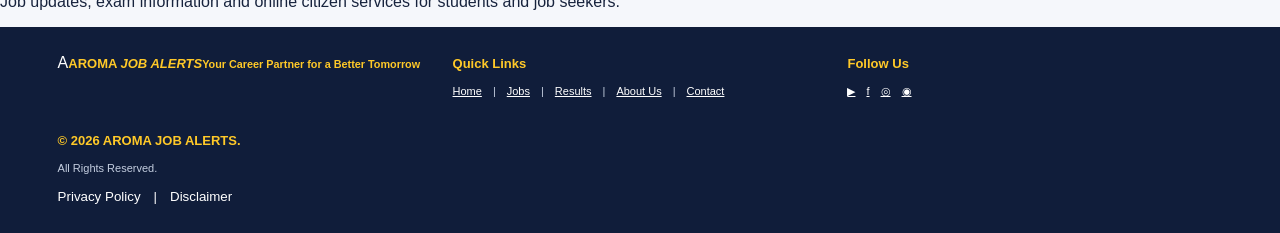
==== commit 73b6fbeb: "Update index.html" ====
--- a/index.html
+++ b/index.html
@@ -1,42 +1,14 @@
 <!doctype html>
-<html lang="en">
-<head>
-  <meta charset="utf-8"><meta name="viewport" content="width=device-width, initial-scale=1">
-  <meta name="description" content="AROMA JOB ALERTS – government job updates, exam notices and citizen services for India and Maharashtra.">
-  <meta name="theme-color" content="#101d3a"><title>AROMA JOB ALERTS | Jobs & Services</title>
-  <link rel="stylesheet" href="styles.css">
-</head>
+<html lang="en"><head><meta charset="utf-8"><meta name="viewport" content="width=device-width,initial-scale=1"><meta name="description" content="AROMA JOB ALERTS – government jobs, Maharashtra recruitment, exam results and online services."><meta name="theme-color" content="#061b50"><title>AROMA JOB ALERTS | Your Career Partner</title><link rel="stylesheet" href="styles.css"></head>
 <body>
-  <aside class="sidebar" id="sidebar">
-    <a class="brand" href="#home"><span class="brand-logo">A</span><span><b>AROMA</b><small>JOB ALERTS</small></span></a>
-    <p class="side-label">MAIN MENU</p>
-    <nav class="side-nav" aria-label="Main navigation">
-      <a class="active" href="#home">⌂ <span>Home</span></a><a href="#jobs">▣ <span>Latest Jobs</span></a><a href="#categories">▦ <span>Job Categories</span></a><a href="#services">⚙ <span>Our Services</span></a><a href="#about">ⓘ <span>About Us</span></a><a href="#contact">✉ <span>Contact</span></a>
-    </nav>
-    <div class="sidebar-help"><b>Need assistance?</b><p>Contact our team for application and service enquiries.</p><a href="https://wa.me/917020008745" target="_blank" rel="noopener">WhatsApp us ↗</a></div>
-    <small class="side-foot">© <span id="sideYear"></span> AROMA JOB ALERTS</small>
-  </aside>
-  <div class="page">
-    <header class="topbar"><button class="menu-toggle" id="menuToggle" aria-label="Toggle menu">☰</button><div><span class="welcome">WELCOME TO</span><b>AROMA JOB ALERTS</b></div><a class="top-contact" href="https://wa.me/917020008745" target="_blank" rel="noopener">☏ WhatsApp</a></header>
-    <main id="home">
-      <div class="ticker"><span class="ticker-label">LATEST UPDATES</span><div class="ticker-track"><span>Government job alerts • Maharashtra updates • Exam notifications • Verify every notice on the official website</span></div></div>
-      <section class="hero-wrap">
-        <div class="carousel" aria-label="Featured information carousel">
-          <article class="slide active"><div class="slide-copy"><span class="eyebrow">YOUR CAREER, OUR PRIORITY</span><h1>Find your next <em>opportunity.</em></h1><p>Explore government jobs, recruitment notices and exam updates from across India.</p><a class="yellow-btn" href="#jobs">Explore Latest Jobs →</a></div><div class="hero-art"><div class="hero-circle">✦</div><div class="hero-document">▤<small>JOB<br>UPDATE</small></div><div class="hero-cap">🎓</div></div></article>
-          <article class="slide"><div class="slide-copy"><span class="eyebrow">ALL INDIA & MAHARASHTRA</span><h1>Stay ready for <em>new openings.</em></h1><p>Check recruitment updates and important exam announcements in one place.</p><a class="yellow-btn" href="#categories">Browse Categories →</a></div><div class="hero-art"><div class="hero-circle">★</div><div class="hero-document">✓<small>CAREER<br>GOALS</small></div><div class="hero-cap">📚</div></div></article>
-          <article class="slide"><div class="slide-copy"><span class="eyebrow">ONLINE CITIZEN SERVICES</span><h1>Helpful services, <em>made easier.</em></h1><p>Get in touch for certificates, forms, cards and DTP work.</p><a class="yellow-btn" href="#services">View Our Services →</a></div><div class="hero-art"><div class="hero-circle">✧</div><div class="hero-document">▣<small>ONLINE<br>SERVICES</small></div><div class="hero-cap">💻</div></div></article>
-          <div class="slide-dots" aria-label="Carousel controls"><button class="dot active" aria-label="Slide 1"></button><button class="dot" aria-label="Slide 2"></button><button class="dot" aria-label="Slide 3"></button></div>
-        </div>
-        <div class="social-panel"><b>FOLLOW / CONTACT</b><a class="social whatsapp" href="https://wa.me/917020008745" target="_blank" rel="noopener">◉ WhatsApp</a><a class="social instagram" href="https://www.instagram.com/" target="_blank" rel="noopener">◎ Instagram</a><a class="social facebook" href="https://www.facebook.com/" target="_blank" rel="noopener">f Facebook</a><small>Social profile links can be updated with your own pages.</small></div>
-      </section>
-      <section class="section" id="categories"><div class="section-title"><div><span class="eyebrow">FIND YOUR OPPORTUNITY</span><h2>Job Categories</h2></div><p>Explore updates by category</p></div><div class="category-grid">
-        <a class="category-card" href="#jobs" data-filter="Government"><span>🏛️</span><b>Government Jobs</b><small>Central & state vacancies</small></a><a class="category-card" href="#jobs" data-filter="Private"><span>🏢</span><b>Private Jobs</b><small>Private sector opportunities</small></a><a class="category-card" href="#jobs" data-filter="Exams"><span>📝</span><b>Exam Updates</b><small>Exam dates and notices</small></a><a class="category-card" href="#jobs" data-filter="Admissions"><span>🎓</span><b>Admissions</b><small>Education and admissions</small></a>
-      </div></section>
-      <section class="section services-section" id="services"><div class="section-title"><div><span class="eyebrow">AROMA COMPUTER AND SETU</span><h2>Our Services</h2></div><p>Contact us for assistance with these services.</p></div><div class="services-grid" id="servicesGrid"></div></section>
-      <section class="section jobs-section" id="jobs"><div class="section-title"><div><span class="eyebrow">LATEST NOTIFICATIONS</span><h2>Latest Job Updates</h2></div><p>Only verified notices should be published here.</p></div><div class="job-tools"><input id="jobSearch" type="search" placeholder="Search jobs or organisation..." aria-label="Search jobs"><select id="categoryFilter" aria-label="Filter jobs"><option value="All">All Categories</option><option>Government</option><option>Private</option><option>Exams</option><option>Admissions</option></select></div><div id="jobList" class="job-list" aria-live="polite"></div><p class="notice">Important: Always confirm vacancy details, eligibility and deadlines on the official recruiting website before applying.</p></section>
-      <section class="about-strip" id="about"><div><span class="eyebrow">ABOUT AROMA JOB ALERTS</span><h2>Information to help you take the next step.</h2><p>We bring job updates, exam information and useful online services together for students and job seekers.</p></div><a class="yellow-btn" href="https://wa.me/917020008745" target="_blank" rel="noopener">Contact AROMA →</a></section>
-    </main>
-    <footer id="contact"><div><b>AROMA JOB ALERTS</b><p>Jobs • Exams • Online Services</p></div><div><b>Contact</b><p>Mastan Chowk, AKOT File, Akola</p><a href="https://wa.me/917020008745" target="_blank" rel="noopener">+91 7020008745</a></div><div><b>Quick Links</b><p><a href="#jobs">Latest Jobs</a> · <a href="#services">Our Services</a></p></div><small>© <span id="year"></span> AROMA JOB ALERTS. Verify official notices before applying.</small></footer>
-  </div>
-  <script src="script.js"></script>
-</body></html>
+<header class="topbar"><a class="brand" href="#home"><span class="brand-mark">A</span><span><b>AROMA <em>JOB ALERTS</em></b><small>Your Career Partner for a Better Tomorrow</small></span></a><button class="mobile-menu" id="menuToggle" aria-label="Open menu">☰</button><nav class="topnav"><a class="selected" href="#home">⌂ Home</a><a href="#jobs">▣ Jobs</a><a href="#results">▥ Results</a><a href="#about">♟ About Us</a><a href="#contact">✉ Contact</a><a class="login" href="#contact">♟ Login / Register</a></nav></header>
+<aside class="sidebar"><nav><a class="active" href="#home">⌂ <span>Home</span></a><a href="#jobs">▣ <span>Latest Jobs</span></a><a href="#categories">◆ <span>State-wise Jobs</span></a><a href="#categories">▤ <span>Central Jobs</span></a><a href="#results">🏆 <span>Exam Results</span></a><a href="#results">▣ <span>Admit Cards</span></a><a href="#about">🎓 <span>Career Guidance</span></a><a href="#services">🔧 <span>Our Services</span></a><a href="#about">ⓘ <span>About Us</span></a><a href="#contact">✉ <span>Contact Us</span></a></nav><div class="help"><div class="headset">◉</div><b>Need Help?<br>Call Us</b><a href="https://wa.me/917020008745">+91 7020008745</a></div></aside>
+<main id="home" class="content"><div class="ticker"><b>🔥 Latest Updates</b><div class="ticker-window"><span>UPSC notifications • SSC recruitment • Railway jobs • Maharashtra updates • Exam results • Verify every notice on the official website</span></div><a href="#jobs">View All »</a></div>
+<section class="hero"><button class="arrow prev" aria-label="Previous slide">‹</button><div class="slides"><article class="slide active"><div class="emblem">☸<small>सत्यमेव जयते</small></div><div><h1>Government Jobs<br><strong>in India &amp; Maharashtra</strong></h1><p>Get Latest Notifications, Results &amp; Updates</p><a href="#jobs" class="yellow-btn">Stay Ahead... Apply Early...　❯</a></div><div class="building">🏛️</div></article><article class="slide"><div class="emblem">🇮🇳<small>ALL INDIA</small></div><div><h1>Latest Jobs<br><strong>Across India</strong></h1><p>Explore verified recruitment and career opportunities</p><a href="#categories" class="yellow-btn">Explore Job Categories　❯</a></div><div class="building">🏢</div></article><article class="slide"><div class="emblem">📚<small>CAREER</small></div><div><h1>Exam Results<br><strong>&amp; Admit Cards</strong></h1><p>Stay informed about important exam announcements</p><a href="#results" class="yellow-btn">Check Updates　❯</a></div><div class="building">🎓</div></article><article class="slide"><div class="emblem">📝<small>ONLINE HELP</small></div><div><h1>Online Citizen<br><strong>Services &amp; Forms</strong></h1><p>Certificates, applications, cards and DTP services</p><a href="#services" class="yellow-btn">View Our Services　❯</a></div><div class="building">💻</div></article></div><button class="arrow next" aria-label="Next slide">›</button><div class="dots"><button class="dot active" aria-label="Slide 1"></button><button class="dot" aria-label="Slide 2"></button><button class="dot" aria-label="Slide 3"></button><button class="dot" aria-label="Slide 4"></button></div></section>
+<div class="social-float"><a class="wa" href="https://wa.me/917020008745">◉<span>WhatsApp<br>Chat</span></a><a class="ig" href="https://www.instagram.com/">◎<span>Instagram<br>Follow</span></a><a class="fb" href="https://www.facebook.com/">f<span>Facebook<br>Like</span></a></div>
+<section class="section" id="categories"><div class="section-bar"><h2>▦　Job Categories</h2><a href="#jobs">View All Categories　»</a></div><div class="category-grid"><a href="#jobs" data-filter="Government"><b>🏛️</b><span>Government<br>Jobs</span></a><a href="#jobs" data-filter="Government"><b>🗺️</b><span>Maharashtra<br>Jobs</span></a><a href="#jobs" data-filter="Government"><b>🇮🇳</b><span>All India<br>Jobs</span></a><a href="#results"><b>📋</b><span>Results</span></a><a href="#results"><b>🪪</b><span>Admit Cards</span></a><a href="#results"><b>📚</b><span>Exams</span></a><a href="#jobs"><b>🎖️</b><span>Defense<br>Jobs</span></a><a href="#jobs"><b>👩‍🏫</b><span>Teaching<br>Jobs</span></a></div></section>
+<section class="section" id="services"><div class="section-bar"><h2>⚙　Our Services</h2><a href="#contact">View All Services　»</a></div><div class="services-grid"><div>📄<b>Income<br>Certificate</b></div><div>🏠<b>Domicile<br>Certificate</b></div><div>👥<b>Caste<br>Certificate</b></div><div>⚖️<b>Affidavit</b></div><div>🪪<b>Aadhaar Card<br>Print</b></div><div>💳<b>PAN Card</b></div><div>🗳️<b>Election<br>Card</b></div><div>🛂<b>Passport<br>Service</b></div><div>🏪<b>Shop<br>Licence</b></div><div>🏭<b>Udyog Aadhaar</b></div><div>🎓<b>Scholarship<br>Form</b></div><div>📝<b>Job Application<br>Form</b></div><div>📋<b>Competitive Exam<br>Form</b></div><div>📑<b>Recruitment<br>Form</b></div><div>🪪<b>School ID Card</b></div><div>💌<b>Wedding Invitation<br>Card</b></div><div>🖨️<b>DTP Work</b></div></div></section>
+<section class="section jobs" id="jobs"><div class="section-bar"><h2>▣　Latest Job Updates</h2><a href="#jobs">View All »</a></div><div class="job-tools"><input id="jobSearch" type="search" placeholder="Search jobs or organisation"><select id="categoryFilter"><option value="All">All Categories</option><option>Government</option><option>Private</option><option>Exams</option><option>Admissions</option></select></div><div id="jobList" class="job-list"></div><p class="notice">Always verify vacancy details, eligibility and deadlines on the official recruiting website before applying.</p></section>
+<section class="section results" id="results"><div class="section-bar"><h2>🏆　Results &amp; Admit Cards</h2></div><p>Check official recruitment websites for the latest exam results and admit-card announcements.</p></section>
+<section class="about" id="about"><h2>AROMA JOB ALERTS</h2><p>Job updates, exam information and online citizen services for students and job seekers.</p></section>
+</main><footer id="contact"><div class="footer-brand"><span class="brand-mark">A</span><b>AROMA <em>JOB ALERTS</em><small>Your Career Partner for a Better Tomorrow</small></b></div><div><b>Quick Links</b><p><a href="#home">Home</a>　|　<a href="#jobs">Jobs</a>　|　<a href="#results">Results</a>　|　<a href="#about">About Us</a>　|　<a href="#contact">Contact</a></p></div><div><b>Follow Us</b><p><a href="https://www.youtube.com/">▶</a>　<a href="https://www.facebook.com/">f</a>　<a href="https://www.instagram.com/">◎</a>　<a href="https://wa.me/917020008745">◉</a></p></div><div><b>© 2026 AROMA JOB ALERTS.</b><p>All Rights Reserved.</p><small>Privacy Policy　|　Disclaimer</small></div></footer><script src="script.js"></script></body></html>
--- a/styles.css
+++ b/styles.css
@@ -1,4 +1,2 @@
-:root{--navy:#172554;--blue:#4f46e5;--ink:#18213b;--muted:#68738b;--paper:#fbfcff;--line:#e7eaf2;--green:#12805c}
-*{box-sizing:border-box}html{scroll-behavior:smooth}body{margin:0;background:#fff;color:var(--ink);font-family:Inter,ui-sans-serif,system-ui,-apple-system,"Segoe UI",sans-serif}a{color:inherit;text-decoration:none}.site-header{height:82px;padding:0 max(5vw,24px);display:flex;align-items:center;justify-content:space-between;gap:24px;border-bottom:1px solid #eff1f6;background:#fff;position:sticky;top:0;z-index:10}.brand{display:flex;align-items:center;gap:11px;color:var(--navy)}.brand-mark{width:42px;height:42px;border-radius:13px;background:#ffdf6c;display:grid;place-items:center;font-size:25px;color:#172554}.brand strong{display:block;font-size:15px;letter-spacing:1.1px}.brand small{display:block;color:#7a8499;font-size:10px;margin-top:3px}.site-header nav{display:flex;gap:27px;font-size:13px;color:#526078}.site-header nav a:hover,.footer-links a:hover{color:var(--blue)}.header-cta{background:var(--navy);color:white;padding:12px 17px;border-radius:9px;font-size:12px;font-weight:700}.header-cta span{margin-left:8px}.menu-toggle{display:none;border:0;background:#f1f3fa;border-radius:8px;padding:9px;font-size:19px}.section{padding:82px max(7vw,24px)}.hero{min-height:535px;display:grid;grid-template-columns:1.05fr .95fr;align-items:center;gap:40px;background:linear-gradient(115deg,#f6f7ff 0%,#fff 60%,#f4f0ff 100%);overflow:hidden}.eyebrow{font-size:10px;font-weight:800;letter-spacing:1.5px;color:#6559dc}.pulse{display:inline-block;width:7px;height:7px;background:#24b47e;border-radius:50%;margin-right:7px;box-shadow:0 0 0 4px #d9f5e9}.hero h1{font-size:clamp(42px,5.3vw,68px);line-height:1.04;letter-spacing:-2.7px;color:var(--navy);max-width:600px;margin:22px 0}.hero h1 span{color:#6658e8}.lead{font-size:16px;line-height:1.8;color:#68738b;max-width:510px}.hero-actions{display:flex;gap:12px;flex-wrap:wrap;margin-top:28px}.button{display:inline-flex;justify-content:center;align-items:center;gap:15px;padding:14px 19px;border:0;border-radius:9px;font-size:13px;font-weight:750;cursor:pointer;transition:.2s}.button:hover{transform:translateY(-2px);filter:brightness(1.04)}.button-primary{background:var(--blue);color:#fff;box-shadow:0 8px 20px #4f46e533}.button-light{background:white;color:var(--navy);border:1px solid var(--line)}.hero-note{font-size:11px;color:#6d7890;margin-top:25px}.note-icon{display:inline-grid;place-items:center;background:#d9f5e9;color:#11815b;border-radius:50%;width:18px;height:18px;margin-right:6px}.hero-art{height:380px;position:relative;display:grid;place-items:center}.art-orbit{position:absolute;border:1px dashed #c9c4fa;border-radius:50%;width:340px;height:340px}.orbit-two{width:275px;height:275px;border-color:#f3d5a1}.sun{position:absolute;width:210px;height:210px;background:#ffdf78;border-radius:50%;top:30px;left:50%;transform:translateX(-50%)}.person-illustration{position:relative;width:245px;height:290px;z-index:1}.person-head{position:absolute;top:61px;left:102px;width:65px;height:75px;border-radius:48% 48% 45% 45%;background:#a85e43;z-index:3}.person-head:before{content:"";position:absolute;top:-8px;left:-3px;width:72px;height:39px;border-radius:50% 50% 25% 25%;background:#24203d}.person-body{position:absolute;bottom:5px;left:55px;width:160px;height:155px;border-radius:65px 65px 12px 12px;background:#6254d9}.person-arm{position:absolute;bottom:55px;left:28px;width:120px;height:28px;background:#a85e43;border-radius:30px;transform:rotate(-19deg);z-index:4}.laptop{position:absolute;bottom:20px;left:10px;width:220px;height:105px;background:#dce4f6;border:8px solid #34436d;border-radius:10px 10px 3px 3px;z-index:5;transform:perspective(160px) rotateX(-4deg)}.art-card{position:absolute;z-index:6;display:flex;align-items:center;gap:10px;padding:13px 16px;background:#fff;border:1px solid #edf0f7;border-radius:13px;box-shadow:0 12px 35px #27345d16}.art-card b,.art-card small{display:block}.art-card b{font-size:11px}.art-card small{font-size:9px;color:#8992a5;margin-top:3px}.art-card-top{top:35px;right:0}.art-card-bottom{bottom:35px;left:0}.art-icon{width:34px;height:34px;border-radius:10px;display:grid;place-items:center;font-size:18px}.violet{background:#eeebff;color:#6355d9}.yellow{background:#fff4cf;color:#b57c00}.floating-star{position:absolute;color:#f4b93d;font-size:30px}.star-a{top:65px;left:55px}.star-b{bottom:75px;right:35px}.category-section{background:#fff}.section-heading{display:flex;align-items:end;justify-content:space-between;gap:25px;margin-bottom:27px}.section-heading h2,.about-copy h2,.account-copy h2,.contact-section h2{font-size:clamp(29px,3vw,39px);letter-spacing:-1.3px;color:var(--navy);margin:10px 0}.section-heading p{font-size:12px;color:var(--muted);max-width:290px;line-height:1.7}.category-grid{display:grid;grid-template-columns:repeat(4,1fr);gap:15px}.category-card{min-height:175px;padding:22px;border-radius:14px;position:relative;display:flex;flex-direction:column;align-items:flex-start;transition:.2s}.category-card:hover{transform:translateY(-4px);box-shadow:0 12px 25px #17255412}.cat-blue{background:#eaf1ff}.cat-pink{background:#ffedf4}.cat-yellow{background:#fff5d9}.cat-green{background:#e5f7ee}.category-icon{font-size:27px;margin-bottom:18px}.category-card b{font-size:14px;color:var(--navy)}.category-card small{font-size:10px;color:#78839a;margin-top:7px}.card-arrow{position:absolute;right:19px;top:20px;color:#7b76cf}.jobs-section{background:#f8f9ff}.job-tools{display:flex;gap:12px;margin-bottom:18px}.search-box{flex:1;display:flex;align-items:center;gap:9px;background:#fff;border:1px solid var(--line);border-radius:9px;padding:0 14px;color:#8b91a3}.search-box input{border:0;outline:0;width:100%;padding:13px 0;font:inherit;font-size:12px}.job-tools select{border:1px solid var(--line);border-radius:9px;padding:0 14px;background:#fff;color:#4d5870;font:inherit;font-size:12px}.job-list{display:grid;gap:10px}.empty-state{background:white;border:1px dashed #cfd4e5;border-radius:12px;text-align:center;padding:32px 15px;color:#758097}.empty-state strong{display:block;color:var(--navy);margin-bottom:7px}.empty-state span{font-size:12px}.job-card{background:white;border:1px solid var(--line);border-radius:11px;padding:16px;display:flex;justify-content:space-between;gap:12px}.job-card h3{font-size:14px;margin:0 0 7px}.job-card p{font-size:11px;color:var(--muted);margin:0}.job-tag{align-self:center;background:#eef0ff;color:#5147c9;padding:6px 9px;border-radius:20px;font-size:10px}.data-note{font-size:10px;line-height:1.6;color:#7c879b;margin-top:16px}.about-section{display:grid;grid-template-columns:.8fr 1.2fr;align-items:center;gap:80px}.about-visual{min-height:300px;display:grid;place-items:center;position:relative;background:#f0edff;border-radius:22px}.about-blob{width:210px;height:210px;border-radius:48% 52% 61% 39%/44% 43% 57% 56%;background:#6b5ce7;color:white;display:flex;flex-direction:column;align-items:center;justify-content:center;transform:rotate(-7deg);box-shadow:20px 18px 0 #d8d2ff}.about-blob span{font-size:30px}.about-blob b{font-size:25px;line-height:1.05;margin:7px}.about-blob small{font-size:9px;opacity:.85}.about-spark{position:absolute;right:14%;top:17%;font-size:34px;color:#e9ac36}.about-copy p,.account-copy p,.contact-section p{font-size:13px;line-height:1.9;color:var(--muted)}.text-link{display:inline-block;margin-top:12px;color:#5147c9;font-weight:750;font-size:12px}.text-link span{margin-left:8px}.account-section{background:#172554;display:grid;grid-template-columns:1fr 1fr;align-items:center;gap:70px}.account-copy h2{color:white}.account-copy p{color:#c4cce0;max-width:420px}.account-panel{background:#fff;border-radius:16px;padding:25px;max-width:440px;width:100%;justify-self:end}.tab-row{display:flex;gap:8px;border-bottom:1px solid var(--line);margin-bottom:19px}.tab{border:0;background:none;padding:10px 15px;color:#7d879a;font-weight:700;cursor:pointer}.tab.active{color:#5147c9;border-bottom:2px solid #6658e8}.account-panel form,.account-panel label{display:grid;gap:7px}.account-panel form{gap:13px}.account-panel label{font-size:11px;font-weight:700;color:#59647b}.account-panel input{padding:12px;border:1px solid var(--line);border-radius:8px;font:inherit;font-size:12px;outline-color:#8b80f2}.full-width{width:100%}.form-message{font-size:10px;color:#8992a5;line-height:1.6;margin:0}.contact-section{background:linear-gradient(110deg,#f2f0ff,#fff5e5);display:flex;justify-content:space-between;align-items:center;gap:25px}.contact-section h2{margin-bottom:5px}.contact-section p{max-width:540px;margin-bottom:0}.button-whatsapp{background:#159b68;color:white;white-space:nowrap}.site-footer{padding:35px max(7vw,24px);background:#111d42;color:#d8deed;display:flex;align-items:center;justify-content:space-between;gap:20px;flex-wrap:wrap}.footer-brand{color:#fff}.footer-brand .brand-mark{background:#ffdf6c;color:#172554}.footer-brand small{color:#aeb9d3}.site-footer p,.site-footer>small{font-size:10px;color:#aeb9d3}.footer-links{display:flex;gap:17px;font-size:11px}.menu-toggle{color:var(--navy)}
-@media(max-width:850px){.site-header nav{gap:13px}.site-header nav a{font-size:11px}.header-cta{display:none}.hero{grid-template-columns:1fr .8fr}.hero-art{transform:scale(.85)}.category-grid{grid-template-columns:repeat(2,1fr)}.about-section{gap:35px}.account-section{gap:30px}}
-@media(max-width:650px){.site-header{height:70px;padding:0 20px}.menu-toggle{display:block}.site-header nav{display:none;position:absolute;top:69px;left:0;right:0;background:white;padding:17px 22px;box-shadow:0 12px 20px #17255415;flex-direction:column;gap:17px}.site-header nav.open{display:flex}.hero{grid-template-columns:1fr;padding-top:62px;padding-bottom:40px;gap:0}.hero h1{font-size:46px}.hero-art{height:300px;transform:scale(.82);margin-top:-5px}.section{padding:58px 22px}.section-heading{align-items:flex-start;flex-direction:column;gap:2px}.section-heading p{margin:0}.category-grid{gap:10px}.category-card{min-height:155px;padding:16px}.job-tools{flex-direction:column}.job-tools select{height:42px}.about-section{grid-template-columns:1fr;gap:35px}.about-visual{min-height:260px}.account-section{grid-template-columns:1fr;gap:22px}.account-panel{justify-self:stretch}.contact-section{align-items:flex-start;flex-direction:column}.site-footer{align-items:flex-start;flex-direction:column;gap:13px}.footer-links{order:2}.site-footer>small{order:3}}
+:root{--navy:#101d3a;--navy2:#172b52;--yellow:#ffc928;--ink:#17233d;--muted:#68748a;--line:#e7ebf2;--paper:#f5f7fb}*{box-sizing:border-box}html{scroll-behavior:smooth}body{margin:0;background:var(--paper);color:var(--ink);font-family:Inter,Segoe UI,Arial,sans-serif}.sidebar{position:fixed;inset:0 auto 0 0;width:245px;background:var(--navy);color:#fff;padding:28px 20px;display:flex;flex-direction:column;z-index:20}.brand{display:flex;align-items:center;gap:12px;color:#fff;text-decoration:none;font-size:19px;letter-spacing:1px}.brand-logo{width:42px;height:42px;border-radius:12px;background:var(--yellow);color:var(--navy);display:grid;place-items:center;font-weight:900;font-size:25px}.brand small{display:block;color:#aab7d0;font-size:10px;letter-spacing:2.4px;margin-top:3px}.side-label{font-size:10px;color:#8392b0;letter-spacing:2px;margin:48px 0 14px}.side-nav{display:grid;gap:8px}.side-nav a{padding:13px 14px;border-radius:9px;color:#c5cee0;text-decoration:none;font-size:15px}.side-nav a span{margin-left:10px}.side-nav a:hover,.side-nav a.active{background:#263a60;color:var(--yellow)}.sidebar-help{margin-top:auto;background:#1a2d50;border:1px solid #314466;border-radius:12px;padding:16px}.sidebar-help b{color:var(--yellow)}.sidebar-help p{font-size:12px;line-height:1.5;color:#bdc8db}.sidebar-help a{color:#fff;font-size:13px}.side-foot{color:#8492ae;margin:18px 0 0 4px;font-size:10px}.page{margin-left:245px;min-height:100vh}.topbar{height:76px;background:#fff;border-bottom:1px solid var(--line);display:flex;align-items:center;justify-content:space-between;padding:0 4.5%;position:sticky;top:0;z-index:10}.topbar b{display:block;color:var(--navy);font-size:15px}.welcome{font-size:9px;letter-spacing:2px;color:#8a95a8}.top-contact{background:var(--navy);color:#fff;text-decoration:none;padding:11px 17px;border-radius:8px;font-size:13px}.menu-toggle{display:none}.ticker{height:42px;background:#fff;display:flex;align-items:center;overflow:hidden;border-bottom:1px solid var(--line)}.ticker-label{background:var(--yellow);height:100%;display:flex;align-items:center;padding:0 20px;font-size:10px;font-weight:900;letter-spacing:1px;white-space:nowrap;color:var(--navy)}.ticker-track{overflow:hidden;white-space:nowrap;padding-left:20px;color:#55627a;font-size:12px}.ticker-track span{display:inline-block;animation:marquee 28s linear infinite}@keyframes marquee{from{transform:translateX(0)}to{transform:translateX(-45%)}}.hero-wrap{display:grid;grid-template-columns:minmax(0,1fr) 190px;gap:18px;padding:28px 4.5% 10px}.carousel{position:relative;min-height:300px;background:linear-gradient(115deg,#101d3a,#233d6b);border-radius:17px;overflow:hidden;color:#fff}.slide{display:none;min-height:300px;padding:43px 48px;align-items:center;justify-content:space-between}.slide.active{display:flex;animation:fade .45s ease}@keyframes fade{from{opacity:.45}to{opacity:1}}.slide-copy{max-width:540px;position:relative;z-index:1}.eyebrow{font-size:10px;letter-spacing:2px;font-weight:800;color:#d39d00}.slide .eyebrow{color:var(--yellow)}h1{font-size:clamp(28px,3.5vw,44px);line-height:1.1;margin:15px 0}.slide h1 em{font-style:normal;color:var(--yellow)}.slide p{color:#d2d9e7;line-height:1.65;max-width:480px;font-size:14px}.yellow-btn{display:inline-block;background:var(--yellow);color:var(--navy);font-weight:800;text-decoration:none;border-radius:7px;padding:12px 17px;font-size:12px;margin-top:12px}.hero-art{width:190px;height:190px;position:relative;flex:none;margin:0 20px}.hero-circle{position:absolute;width:165px;height:165px;border:1px solid #60769e;border-radius:50%;display:grid;place-items:center;color:var(--yellow);font-size:50px;right:0;top:5px;background:#ffffff0a}.hero-document{position:absolute;top:42px;left:30px;width:85px;height:105px;border-radius:9px;background:#fff;color:#172b52;display:grid;place-items:center;font-size:35px;box-shadow:0 12px 30px #0004}.hero-document small{text-align:center;font-size:9px;font-weight:900;letter-spacing:1px}.hero-cap{position:absolute;right:0;bottom:20px;font-size:48px}.slide-dots{position:absolute;bottom:17px;left:48px;display:flex;gap:7px}.dot{width:8px;height:8px;border:0;border-radius:10px;background:#8796b1;padding:0}.dot.active{width:23px;background:var(--yellow)}.social-panel{background:#fff;border:1px solid var(--line);border-radius:14px;padding:18px;display:flex;flex-direction:column;gap:12px;justify-content:center}.social-panel>b{font-size:10px;letter-spacing:1.2px;margin-bottom:4px}.social{padding:11px 10px;border-radius:8px;color:#fff;text-decoration:none;font-size:12px;font-weight:700}.whatsapp{background:#159c5a}.instagram{background:#bd397c}.facebook{background:#2765b9}.social-panel small{font-size:10px;line-height:1.4;color:var(--muted)}.section{padding:36px 4.5% 12px}.section-title{display:flex;align-items:end;justify-content:space-between;margin-bottom:18px}.section-title h2,.about-strip h2{margin:7px 0 0;font-size:26px;color:var(--navy)}.section-title p{font-size:12px;color:var(--muted)}.category-grid{display:grid;grid-template-columns:repeat(4,1fr);gap:14px}.category-card{background:#fff;border:1px solid var(--line);border-radius:12px;padding:20px;text-decoration:none;color:var(--ink);display:grid;gap:8px;transition:.2s}.category-card:hover,.service-card:hover{transform:translateY(-3px);box-shadow:0 10px 24px #1a2b4a12}.category-card>span{font-size:25px}.category-card b{font-size:14px}.category-card small{font-size:11px;color:var(--muted)}.services-section{padding-top:42px}.services-grid{display:grid;grid-template-columns:repeat(4,1fr);gap:12px}.service-card{background:#fff;border:1px solid var(--line);border-radius:10px;padding:15px;display:flex;align-items:center;gap:11px;text-decoration:none;color:var(--ink);font-size:12px;font-weight:700;min-height:67px;transition:.2s}.service-card span{width:34px;height:34px;border-radius:9px;background:#fff4c9;display:grid;place-items:center;font-size:18px;flex:none}.job-tools{display:flex;gap:10px;margin-bottom:14px}.job-tools input,.job-tools select{border:1px solid var(--line);border-radius:8px;padding:12px;background:#fff;font:inherit;font-size:12px}.job-tools input{flex:1}.job-tools select{min-width:170px}.job-list{display:grid;gap:10px}.job-card,.empty-state{background:#fff;border:1px solid var(--line);border-radius:10px;padding:17px;display:flex;justify-content:space-between;gap:12px;align-items:center}.job-card h3{font-size:14px;margin:0 0 6px}.job-card p,.empty-state span{font-size:11px;color:var(--muted);margin:0 0 5px}.job-card a{color:#1d58a5}.job-tag{background:#fff3c3;color:#705400;padding:7px 10px;border-radius:20px;font-size:10px;white-space:nowrap}.empty-state{display:grid;text-align:center;justify-items:center;padding:28px}.notice{font-size:11px;color:var(--muted);line-height:1.5}.about-strip{margin:40px 4.5%;padding:28px 32px;border-radius:14px;background:#e9eef8;display:flex;align-items:center;justify-content:space-between;gap:20px}.about-strip h2{font-size:23px}.about-strip p{font-size:12px;color:#59677e;max-width:600px;line-height:1.6}footer{background:var(--navy);color:#fff;padding:27px 4.5%;display:grid;grid-template-columns:1fr 1fr 1fr;gap:20px}footer b{color:var(--yellow);font-size:13px}footer p,footer a{font-size:11px;color:#c4cee0;line-height:1.5}footer a{color:#fff}footer>small{grid-column:1/-1;border-top:1px solid #344563;padding-top:14px;color:#9aa8c0;font-size:10px}
+@media(max-width:1050px){.sidebar{width:210px}.page{margin-left:210px}.hero-wrap{grid-template-columns:1fr}.social-panel{flex-direction:row;align-items:center;flex-wrap:wrap}.social-panel small{flex-basis:100%}.services-grid{grid-template-columns:repeat(3,1fr)}}@media(max-width:720px){.sidebar{transform:translateX(-100%);transition:.25s;width:245px}.sidebar.open{transform:translateX(0)}.page{margin-left:0}.topbar{height:65px;padding:0 16px;justify-content:flex-start;gap:14px}.menu-toggle{display:block;border:0;background:#eef1f7;border-radius:7px;padding:8px 10px;font-size:18px}.top-contact{margin-left:auto}.hero-wrap{padding:16px 14px 5px}.slide{padding:34px 24px 48px;min-height:320px}.slide.active{align-items:flex-start}.hero-art{position:absolute;right:8px;bottom:28px;opacity:.23;transform:scale(.8)}.slide-copy{max-width:100%}.slide-dots{left:24px}.section{padding:30px 14px 8px}.section-title{align-items:flex-start;display:block}.section-title h2{font-size:23px}.category-grid{grid-template-columns:repeat(2,1fr);gap:9px}.category-card{padding:14px}.services-grid{grid-template-columns:repeat(2,1fr);gap:8px}.service-card{padding:10px;min-height:65px;font-size:11px}.social-panel{gap:8px;padding:12px}.social-panel>b{flex-basis:100%}.social{flex:1;text-align:center;padding:10px 6px;font-size:11px}.job-tools{flex-direction:column}.job-tools select{min-width:0}.about-strip{margin:28px 14px;padding:22px;display:block}.about-strip h2{font-size:21px}footer{padding:25px 18px;grid-template-columns:1fr 1fr}footer>div:first-child{grid-column:1/-1}}@media(max-width:380px){.services-grid{grid-template-columns:1fr}.category-card small{font-size:10px}}
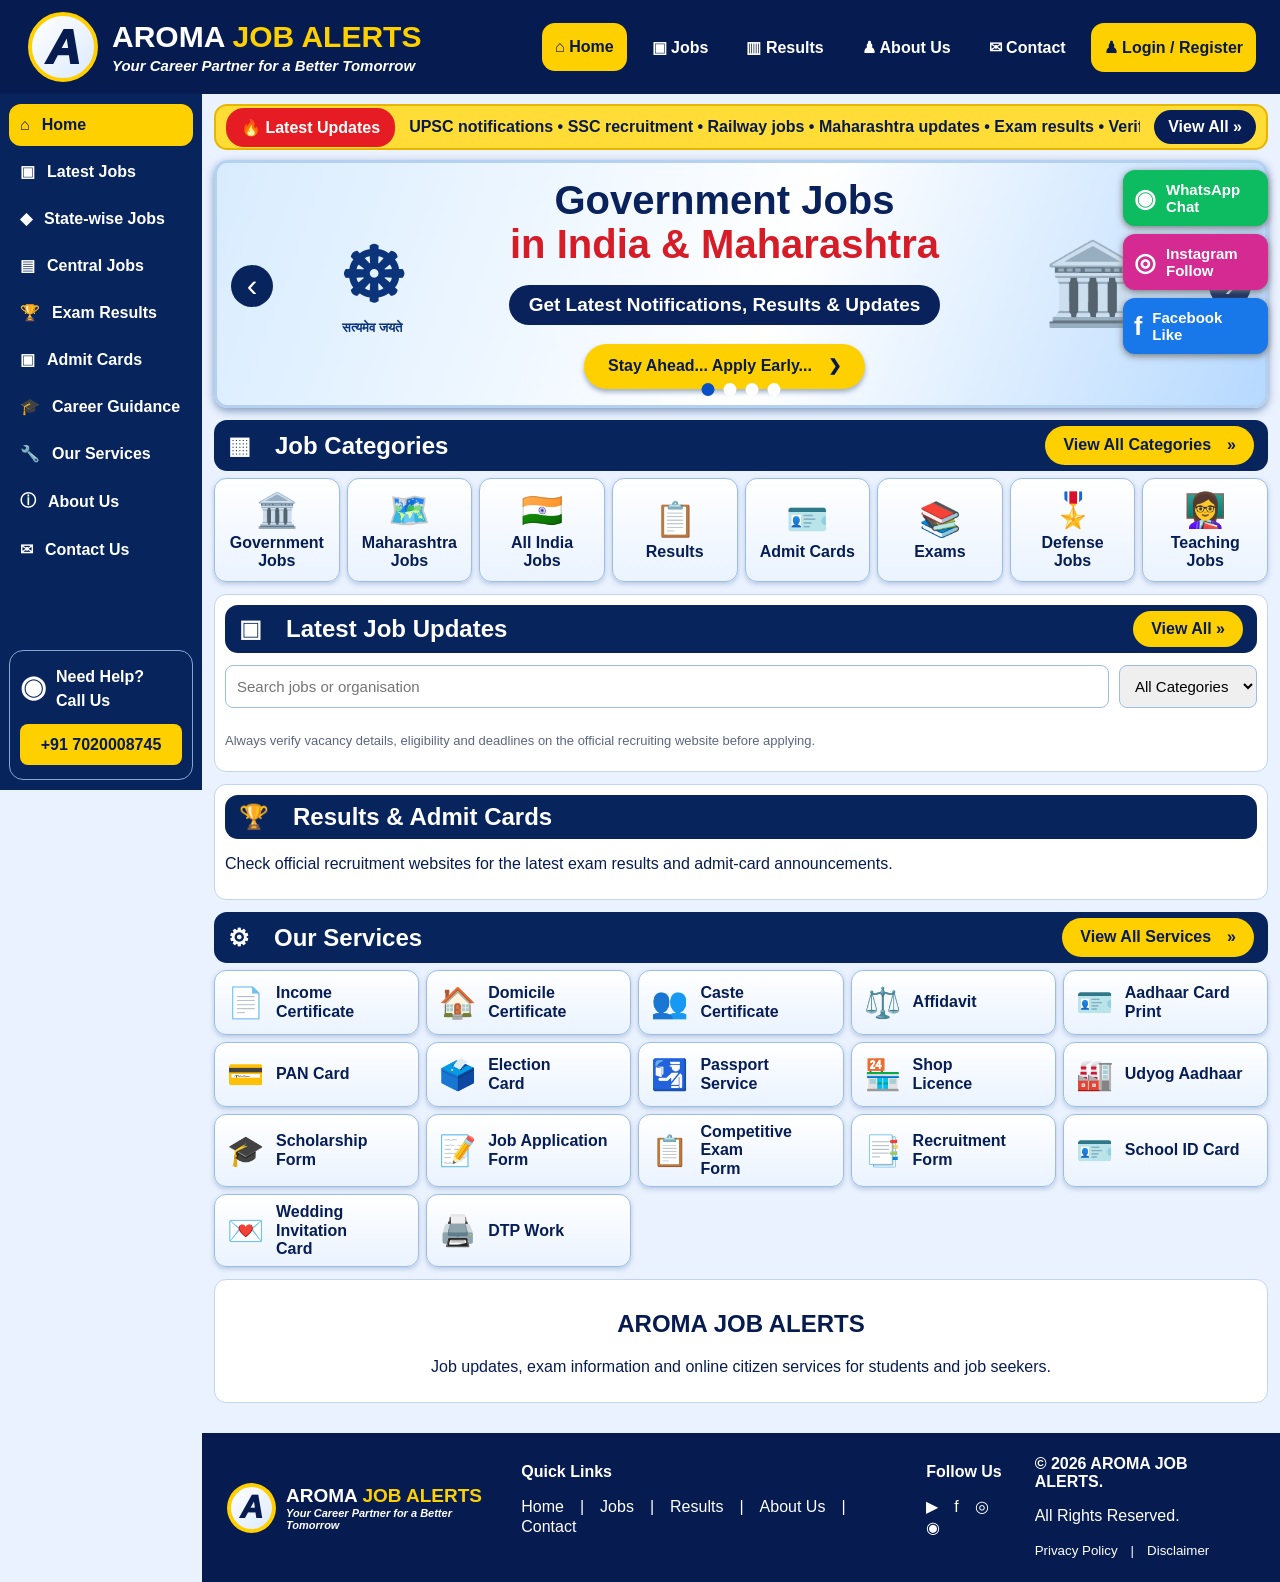
==== commit e6adf7ed: "Update index.html" ====
--- a/index.html
+++ b/index.html
@@ -7,8 +7,9 @@
 <section class="hero"><button class="arrow prev" aria-label="Previous slide">‹</button><div class="slides"><article class="slide active"><div class="emblem">☸<small>सत्यमेव जयते</small></div><div><h1>Government Jobs<br><strong>in India &amp; Maharashtra</strong></h1><p>Get Latest Notifications, Results &amp; Updates</p><a href="#jobs" class="yellow-btn">Stay Ahead... Apply Early...　❯</a></div><div class="building">🏛️</div></article><article class="slide"><div class="emblem">🇮🇳<small>ALL INDIA</small></div><div><h1>Latest Jobs<br><strong>Across India</strong></h1><p>Explore verified recruitment and career opportunities</p><a href="#categories" class="yellow-btn">Explore Job Categories　❯</a></div><div class="building">🏢</div></article><article class="slide"><div class="emblem">📚<small>CAREER</small></div><div><h1>Exam Results<br><strong>&amp; Admit Cards</strong></h1><p>Stay informed about important exam announcements</p><a href="#results" class="yellow-btn">Check Updates　❯</a></div><div class="building">🎓</div></article><article class="slide"><div class="emblem">📝<small>ONLINE HELP</small></div><div><h1>Online Citizen<br><strong>Services &amp; Forms</strong></h1><p>Certificates, applications, cards and DTP services</p><a href="#services" class="yellow-btn">View Our Services　❯</a></div><div class="building">💻</div></article></div><button class="arrow next" aria-label="Next slide">›</button><div class="dots"><button class="dot active" aria-label="Slide 1"></button><button class="dot" aria-label="Slide 2"></button><button class="dot" aria-label="Slide 3"></button><button class="dot" aria-label="Slide 4"></button></div></section>
 <div class="social-float"><a class="wa" href="https://wa.me/917020008745">◉<span>WhatsApp<br>Chat</span></a><a class="ig" href="https://www.instagram.com/">◎<span>Instagram<br>Follow</span></a><a class="fb" href="https://www.facebook.com/">f<span>Facebook<br>Like</span></a></div>
 <section class="section" id="categories"><div class="section-bar"><h2>▦　Job Categories</h2><a href="#jobs">View All Categories　»</a></div><div class="category-grid"><a href="#jobs" data-filter="Government"><b>🏛️</b><span>Government<br>Jobs</span></a><a href="#jobs" data-filter="Government"><b>🗺️</b><span>Maharashtra<br>Jobs</span></a><a href="#jobs" data-filter="Government"><b>🇮🇳</b><span>All India<br>Jobs</span></a><a href="#results"><b>📋</b><span>Results</span></a><a href="#results"><b>🪪</b><span>Admit Cards</span></a><a href="#results"><b>📚</b><span>Exams</span></a><a href="#jobs"><b>🎖️</b><span>Defense<br>Jobs</span></a><a href="#jobs"><b>👩‍🏫</b><span>Teaching<br>Jobs</span></a></div></section>
-<section class="section" id="services"><div class="section-bar"><h2>⚙　Our Services</h2><a href="#contact">View All Services　»</a></div><div class="services-grid"><div>📄<b>Income<br>Certificate</b></div><div>🏠<b>Domicile<br>Certificate</b></div><div>👥<b>Caste<br>Certificate</b></div><div>⚖️<b>Affidavit</b></div><div>🪪<b>Aadhaar Card<br>Print</b></div><div>💳<b>PAN Card</b></div><div>🗳️<b>Election<br>Card</b></div><div>🛂<b>Passport<br>Service</b></div><div>🏪<b>Shop<br>Licence</b></div><div>🏭<b>Udyog Aadhaar</b></div><div>🎓<b>Scholarship<br>Form</b></div><div>📝<b>Job Application<br>Form</b></div><div>📋<b>Competitive Exam<br>Form</b></div><div>📑<b>Recruitment<br>Form</b></div><div>🪪<b>School ID Card</b></div><div>💌<b>Wedding Invitation<br>Card</b></div><div>🖨️<b>DTP Work</b></div></div></section>
+
 <section class="section jobs" id="jobs"><div class="section-bar"><h2>▣　Latest Job Updates</h2><a href="#jobs">View All »</a></div><div class="job-tools"><input id="jobSearch" type="search" placeholder="Search jobs or organisation"><select id="categoryFilter"><option value="All">All Categories</option><option>Government</option><option>Private</option><option>Exams</option><option>Admissions</option></select></div><div id="jobList" class="job-list"></div><p class="notice">Always verify vacancy details, eligibility and deadlines on the official recruiting website before applying.</p></section>
 <section class="section results" id="results"><div class="section-bar"><h2>🏆　Results &amp; Admit Cards</h2></div><p>Check official recruitment websites for the latest exam results and admit-card announcements.</p></section>
+<section class="section" id="services"><div class="section-bar"><h2>⚙　Our Services</h2><a href="#contact">View All Services　»</a></div><div class="services-grid"><div>📄<b>Income<br>Certificate</b></div><div>🏠<b>Domicile<br>Certificate</b></div><div>👥<b>Caste<br>Certificate</b></div><div>⚖️<b>Affidavit</b></div><div>🪪<b>Aadhaar Card<br>Print</b></div><div>💳<b>PAN Card</b></div><div>🗳️<b>Election<br>Card</b></div><div>🛂<b>Passport<br>Service</b></div><div>🏪<b>Shop<br>Licence</b></div><div>🏭<b>Udyog Aadhaar</b></div><div>🎓<b>Scholarship<br>Form</b></div><div>📝<b>Job Application<br>Form</b></div><div>📋<b>Competitive Exam<br>Form</b></div><div>📑<b>Recruitment<br>Form</b></div><div>🪪<b>School ID Card</b></div><div>💌<b>Wedding Invitation<br>Card</b></div><div>🖨️<b>DTP Work</b></div></div></section>
 <section class="about" id="about"><h2>AROMA JOB ALERTS</h2><p>Job updates, exam information and online citizen services for students and job seekers.</p></section>
 </main><footer id="contact"><div class="footer-brand"><span class="brand-mark">A</span><b>AROMA <em>JOB ALERTS</em><small>Your Career Partner for a Better Tomorrow</small></b></div><div><b>Quick Links</b><p><a href="#home">Home</a>　|　<a href="#jobs">Jobs</a>　|　<a href="#results">Results</a>　|　<a href="#about">About Us</a>　|　<a href="#contact">Contact</a></p></div><div><b>Follow Us</b><p><a href="https://www.youtube.com/">▶</a>　<a href="https://www.facebook.com/">f</a>　<a href="https://www.instagram.com/">◎</a>　<a href="https://wa.me/917020008745">◉</a></p></div><div><b>© 2026 AROMA JOB ALERTS.</b><p>All Rights Reserved.</p><small>Privacy Policy　|　Disclaimer</small></div></footer><script src="script.js"></script></body></html>
--- a/styles.css
+++ b/styles.css
@@ -1,2 +1,4 @@
-:root{--navy:#101d3a;--navy2:#172b52;--yellow:#ffc928;--ink:#17233d;--muted:#68748a;--line:#e7ebf2;--paper:#f5f7fb}*{box-sizing:border-box}html{scroll-behavior:smooth}body{margin:0;background:var(--paper);color:var(--ink);font-family:Inter,Segoe UI,Arial,sans-serif}.sidebar{position:fixed;inset:0 auto 0 0;width:245px;background:var(--navy);color:#fff;padding:28px 20px;display:flex;flex-direction:column;z-index:20}.brand{display:flex;align-items:center;gap:12px;color:#fff;text-decoration:none;font-size:19px;letter-spacing:1px}.brand-logo{width:42px;height:42px;border-radius:12px;background:var(--yellow);color:var(--navy);display:grid;place-items:center;font-weight:900;font-size:25px}.brand small{display:block;color:#aab7d0;font-size:10px;letter-spacing:2.4px;margin-top:3px}.side-label{font-size:10px;color:#8392b0;letter-spacing:2px;margin:48px 0 14px}.side-nav{display:grid;gap:8px}.side-nav a{padding:13px 14px;border-radius:9px;color:#c5cee0;text-decoration:none;font-size:15px}.side-nav a span{margin-left:10px}.side-nav a:hover,.side-nav a.active{background:#263a60;color:var(--yellow)}.sidebar-help{margin-top:auto;background:#1a2d50;border:1px solid #314466;border-radius:12px;padding:16px}.sidebar-help b{color:var(--yellow)}.sidebar-help p{font-size:12px;line-height:1.5;color:#bdc8db}.sidebar-help a{color:#fff;font-size:13px}.side-foot{color:#8492ae;margin:18px 0 0 4px;font-size:10px}.page{margin-left:245px;min-height:100vh}.topbar{height:76px;background:#fff;border-bottom:1px solid var(--line);display:flex;align-items:center;justify-content:space-between;padding:0 4.5%;position:sticky;top:0;z-index:10}.topbar b{display:block;color:var(--navy);font-size:15px}.welcome{font-size:9px;letter-spacing:2px;color:#8a95a8}.top-contact{background:var(--navy);color:#fff;text-decoration:none;padding:11px 17px;border-radius:8px;font-size:13px}.menu-toggle{display:none}.ticker{height:42px;background:#fff;display:flex;align-items:center;overflow:hidden;border-bottom:1px solid var(--line)}.ticker-label{background:var(--yellow);height:100%;display:flex;align-items:center;padding:0 20px;font-size:10px;font-weight:900;letter-spacing:1px;white-space:nowrap;color:var(--navy)}.ticker-track{overflow:hidden;white-space:nowrap;padding-left:20px;color:#55627a;font-size:12px}.ticker-track span{display:inline-block;animation:marquee 28s linear infinite}@keyframes marquee{from{transform:translateX(0)}to{transform:translateX(-45%)}}.hero-wrap{display:grid;grid-template-columns:minmax(0,1fr) 190px;gap:18px;padding:28px 4.5% 10px}.carousel{position:relative;min-height:300px;background:linear-gradient(115deg,#101d3a,#233d6b);border-radius:17px;overflow:hidden;color:#fff}.slide{display:none;min-height:300px;padding:43px 48px;align-items:center;justify-content:space-between}.slide.active{display:flex;animation:fade .45s ease}@keyframes fade{from{opacity:.45}to{opacity:1}}.slide-copy{max-width:540px;position:relative;z-index:1}.eyebrow{font-size:10px;letter-spacing:2px;font-weight:800;color:#d39d00}.slide .eyebrow{color:var(--yellow)}h1{font-size:clamp(28px,3.5vw,44px);line-height:1.1;margin:15px 0}.slide h1 em{font-style:normal;color:var(--yellow)}.slide p{color:#d2d9e7;line-height:1.65;max-width:480px;font-size:14px}.yellow-btn{display:inline-block;background:var(--yellow);color:var(--navy);font-weight:800;text-decoration:none;border-radius:7px;padding:12px 17px;font-size:12px;margin-top:12px}.hero-art{width:190px;height:190px;position:relative;flex:none;margin:0 20px}.hero-circle{position:absolute;width:165px;height:165px;border:1px solid #60769e;border-radius:50%;display:grid;place-items:center;color:var(--yellow);font-size:50px;right:0;top:5px;background:#ffffff0a}.hero-document{position:absolute;top:42px;left:30px;width:85px;height:105px;border-radius:9px;background:#fff;color:#172b52;display:grid;place-items:center;font-size:35px;box-shadow:0 12px 30px #0004}.hero-document small{text-align:center;font-size:9px;font-weight:900;letter-spacing:1px}.hero-cap{position:absolute;right:0;bottom:20px;font-size:48px}.slide-dots{position:absolute;bottom:17px;left:48px;display:flex;gap:7px}.dot{width:8px;height:8px;border:0;border-radius:10px;background:#8796b1;padding:0}.dot.active{width:23px;background:var(--yellow)}.social-panel{background:#fff;border:1px solid var(--line);border-radius:14px;padding:18px;display:flex;flex-direction:column;gap:12px;justify-content:center}.social-panel>b{font-size:10px;letter-spacing:1.2px;margin-bottom:4px}.social{padding:11px 10px;border-radius:8px;color:#fff;text-decoration:none;font-size:12px;font-weight:700}.whatsapp{background:#159c5a}.instagram{background:#bd397c}.facebook{background:#2765b9}.social-panel small{font-size:10px;line-height:1.4;color:var(--muted)}.section{padding:36px 4.5% 12px}.section-title{display:flex;align-items:end;justify-content:space-between;margin-bottom:18px}.section-title h2,.about-strip h2{margin:7px 0 0;font-size:26px;color:var(--navy)}.section-title p{font-size:12px;color:var(--muted)}.category-grid{display:grid;grid-template-columns:repeat(4,1fr);gap:14px}.category-card{background:#fff;border:1px solid var(--line);border-radius:12px;padding:20px;text-decoration:none;color:var(--ink);display:grid;gap:8px;transition:.2s}.category-card:hover,.service-card:hover{transform:translateY(-3px);box-shadow:0 10px 24px #1a2b4a12}.category-card>span{font-size:25px}.category-card b{font-size:14px}.category-card small{font-size:11px;color:var(--muted)}.services-section{padding-top:42px}.services-grid{display:grid;grid-template-columns:repeat(4,1fr);gap:12px}.service-card{background:#fff;border:1px solid var(--line);border-radius:10px;padding:15px;display:flex;align-items:center;gap:11px;text-decoration:none;color:var(--ink);font-size:12px;font-weight:700;min-height:67px;transition:.2s}.service-card span{width:34px;height:34px;border-radius:9px;background:#fff4c9;display:grid;place-items:center;font-size:18px;flex:none}.job-tools{display:flex;gap:10px;margin-bottom:14px}.job-tools input,.job-tools select{border:1px solid var(--line);border-radius:8px;padding:12px;background:#fff;font:inherit;font-size:12px}.job-tools input{flex:1}.job-tools select{min-width:170px}.job-list{display:grid;gap:10px}.job-card,.empty-state{background:#fff;border:1px solid var(--line);border-radius:10px;padding:17px;display:flex;justify-content:space-between;gap:12px;align-items:center}.job-card h3{font-size:14px;margin:0 0 6px}.job-card p,.empty-state span{font-size:11px;color:var(--muted);margin:0 0 5px}.job-card a{color:#1d58a5}.job-tag{background:#fff3c3;color:#705400;padding:7px 10px;border-radius:20px;font-size:10px;white-space:nowrap}.empty-state{display:grid;text-align:center;justify-items:center;padding:28px}.notice{font-size:11px;color:var(--muted);line-height:1.5}.about-strip{margin:40px 4.5%;padding:28px 32px;border-radius:14px;background:#e9eef8;display:flex;align-items:center;justify-content:space-between;gap:20px}.about-strip h2{font-size:23px}.about-strip p{font-size:12px;color:#59677e;max-width:600px;line-height:1.6}footer{background:var(--navy);color:#fff;padding:27px 4.5%;display:grid;grid-template-columns:1fr 1fr 1fr;gap:20px}footer b{color:var(--yellow);font-size:13px}footer p,footer a{font-size:11px;color:#c4cee0;line-height:1.5}footer a{color:#fff}footer>small{grid-column:1/-1;border-top:1px solid #344563;padding-top:14px;color:#9aa8c0;font-size:10px}
-@media(max-width:1050px){.sidebar{width:210px}.page{margin-left:210px}.hero-wrap{grid-template-columns:1fr}.social-panel{flex-direction:row;align-items:center;flex-wrap:wrap}.social-panel small{flex-basis:100%}.services-grid{grid-template-columns:repeat(3,1fr)}}@media(max-width:720px){.sidebar{transform:translateX(-100%);transition:.25s;width:245px}.sidebar.open{transform:translateX(0)}.page{margin-left:0}.topbar{height:65px;padding:0 16px;justify-content:flex-start;gap:14px}.menu-toggle{display:block;border:0;background:#eef1f7;border-radius:7px;padding:8px 10px;font-size:18px}.top-contact{margin-left:auto}.hero-wrap{padding:16px 14px 5px}.slide{padding:34px 24px 48px;min-height:320px}.slide.active{align-items:flex-start}.hero-art{position:absolute;right:8px;bottom:28px;opacity:.23;transform:scale(.8)}.slide-copy{max-width:100%}.slide-dots{left:24px}.section{padding:30px 14px 8px}.section-title{align-items:flex-start;display:block}.section-title h2{font-size:23px}.category-grid{grid-template-columns:repeat(2,1fr);gap:9px}.category-card{padding:14px}.services-grid{grid-template-columns:repeat(2,1fr);gap:8px}.service-card{padding:10px;min-height:65px;font-size:11px}.social-panel{gap:8px;padding:12px}.social-panel>b{flex-basis:100%}.social{flex:1;text-align:center;padding:10px 6px;font-size:11px}.job-tools{flex-direction:column}.job-tools select{min-width:0}.about-strip{margin:28px 14px;padding:22px;display:block}.about-strip h2{font-size:21px}footer{padding:25px 18px;grid-template-columns:1fr 1fr}footer>div:first-child{grid-column:1/-1}}@media(max-width:380px){.services-grid{grid-template-columns:1fr}.category-card small{font-size:10px}}
+*{box-sizing:border-box}html{scroll-behavior:smooth}body{margin:0;background:#eaf2ff;color:#061b50;font-family:Arial,Helvetica,sans-serif}.topbar{height:94px;background:#061b50;color:#fff;display:flex;align-items:center;justify-content:space-between;padding:10px 24px 10px 28px;gap:20px}.brand{display:flex;align-items:center;gap:14px;color:#fff;text-decoration:none;min-width:370px}.brand-mark{width:70px;height:70px;border-radius:50%;display:grid;place-items:center;background:linear-gradient(135deg,#fff,#dceaff);color:#061b50;font-weight:1000;font-size:48px;font-style:italic;border:4px solid #ffcf00}.brand b{font-size:30px;white-space:nowrap}.brand em,.footer-brand em{color:#ffd000;font-style:normal}.brand small{display:block;font-size:15px;font-weight:bold;font-style:italic;margin-top:3px}.topnav{display:flex;align-items:center;gap:12px}.topnav a{color:white;text-decoration:none;padding:15px 13px;border-radius:13px;font-weight:bold;white-space:nowrap}.topnav a.selected,.topnav a.login{background:#ffd000;color:#071a49}.sidebar{position:absolute;top:94px;left:0;width:202px;bottom:110px;background:#08245d;color:#fff;padding:10px 9px;display:flex;flex-direction:column;justify-content:space-between}.sidebar nav{display:grid;gap:4px}.sidebar nav a{color:#fff;text-decoration:none;padding:12px 11px;border-radius:12px;font-size:16px;font-weight:bold;display:flex;gap:12px;align-items:center}.sidebar nav a.active{background:#ffd000;color:#071a49}.help{border:1px solid #8aa4d2;border-radius:14px;padding:14px 10px;font-weight:bold;line-height:1.45}.help .headset{font-size:30px;float:left;margin-right:10px}.help a{display:block;background:#ffd000;color:#061b50;text-decoration:none;border-radius:8px;padding:9px 5px;text-align:center;margin-top:12px}.content{margin-left:202px;padding:10px 12px 30px;position:relative}.ticker{height:46px;background:#ffdc36;border:2px solid #e8b600;border-radius:13px;display:flex;align-items:center;gap:14px;padding:5px 10px;margin-bottom:10px;color:#071a49;font-weight:bold;overflow:hidden}.ticker>b{background:#e51c24;color:white;padding:10px 15px;border-radius:18px;text-transform:capitalize;white-space:nowrap}.ticker-window{overflow:hidden;flex:1;white-space:nowrap}.ticker-window span{display:inline-block;animation:marquee 28s linear infinite}.ticker>a{background:#071d56;color:#fff;text-decoration:none;padding:8px 14px;border-radius:20px;white-space:nowrap}@keyframes marquee{0%{transform:translateX(100%)}100%{transform:translateX(-100%)}}.hero{height:248px;position:relative;border-radius:14px;overflow:hidden;background:linear-gradient(100deg,#d6eaff,#fff 50%,#b8d9ff);border:3px solid #b5d1f2;box-shadow:0 3px 8px #8199bd}.slides{height:100%}.slide{display:none;height:100%;align-items:center;justify-content:space-around;padding:18px 70px;background:linear-gradient(110deg,#d8ecff,#fff 54%,#b6d9ff)}.slide.active{display:flex}.slide h1{font-size:40px;line-height:1.08;text-align:center;margin:0 0 10px;color:#09225c}.slide h1 strong{color:#d51c27}.slide p{background:#09225c;color:#fff;border-radius:22px;padding:9px 20px;font-size:19px;font-weight:bold;text-align:center}.yellow-btn{display:block;width:max-content;margin:0 auto;background:#ffd000;color:#071a49;text-decoration:none;font-weight:900;border-radius:24px;padding:12px 24px;box-shadow:0 3px 5px #9daec7}.emblem{font-size:75px;text-align:center;color:#0b347a;font-weight:bold}.emblem small{display:block;font-size:13px}.building{font-size:80px}.arrow{position:absolute;z-index:3;top:42%;border:0;background:#08245d;color:white;border-radius:50%;width:42px;height:42px;font-size:32px;cursor:pointer}.prev{left:14px}.next{right:14px}.dots{position:absolute;bottom:9px;left:50%;transform:translateX(-50%);display:flex;gap:9px}.dot{width:13px;height:13px;border:0;border-radius:50%;background:#fff;cursor:pointer}.dot.active{background:#0750c7}.social-float{position:fixed;right:12px;top:170px;z-index:10;display:grid;gap:8px}.social-float a{width:145px;padding:11px;border-radius:12px;color:white;text-decoration:none;font-size:25px;font-weight:bold;display:flex;align-items:center;gap:10px;box-shadow:0 2px 7px #777}.social-float span{font-size:15px}.wa{background:#0dbb61}.ig{background:#d52a91}.fb{background:#1877e9}.section{margin-top:12px}.section-bar{background:#08245d;color:#fff;border-radius:13px;padding:6px 14px;display:flex;align-items:center;justify-content:space-between;min-height:43px}.section-bar h2{margin:0;font-size:24px}.section-bar>a{background:#ffd000;color:#061b50;text-decoration:none;font-weight:bold;padding:9px 18px;border-radius:20px}.category-grid{display:grid;grid-template-columns:repeat(8,minmax(0,1fr));gap:7px;margin-top:7px}.category-grid a{min-height:104px;background:linear-gradient(#fff,#eaf3ff);border:1px solid #9bbde8;border-radius:12px;box-shadow:0 2px 5px #b5c7df;text-decoration:none;color:#071d56;display:flex;flex-direction:column;align-items:center;justify-content:center;text-align:center;gap:4px;padding:6px;font-weight:bold}.category-grid b{font-size:34px}.category-grid span{font-size:16px}.services-grid{display:grid;grid-template-columns:repeat(5,minmax(0,1fr));gap:7px;margin-top:7px}.services-grid div{background:linear-gradient(#fff,#eaf3ff);border:1px solid #9bbde8;border-radius:12px;min-height:65px;box-shadow:0 2px 5px #b5c7df;display:flex;align-items:center;gap:12px;padding:8px 12px;font-size:30px}.services-grid b{font-size:16px;line-height:1.15;color:#071d56}.jobs,.results,.about{background:#fff;border-radius:12px;padding:10px;border:1px solid #c2d5ef}.job-tools{display:flex;gap:10px;margin:12px 0}.job-tools input,.job-tools select{padding:11px;border:1px solid #9bbde8;border-radius:8px;font-size:15px}.job-tools input{flex:1}.job-list{display:grid;gap:8px}.job-card,.empty-state{background:#f3f7ff;border:1px solid #c6d8f0;padding:14px;border-radius:9px}.job-card h3{margin:0 0 5px}.job-card p{margin:5px 0}.notice{font-size:13px;color:#5b6680}.about{text-align:center;margin-top:12px}footer{margin-left:202px;background:#061b50;color:#fff;padding:22px 25px;display:flex;align-items:center;justify-content:space-between;gap:18px;min-height:110px}footer a{color:#fff;text-decoration:none}.footer-brand{display:flex;align-items:center;gap:10px}.footer-brand .brand-mark{width:50px;height:50px;font-size:32px}.footer-brand b{font-size:19px}.footer-brand small{display:block;font-size:11px;font-style:italic}.mobile-menu{display:none}@media(max-width:1100px){.topnav{gap:2px}.topnav a{padding:12px 7px;font-size:13px}.brand{min-width:280px}.brand b{font-size:24px}.category-grid{grid-template-columns:repeat(4,1fr)}.services-grid{grid-template-columns:repeat(3,1fr)}.social-float{position:static;display:flex;justify-content:flex-end;margin:8px 0}.social-float a{width:auto}.social-float span{font-size:12px}}@media(max-width:700px){.topbar{height:auto;min-height:75px;padding:8px 12px}.brand{min-width:0}.brand-mark{width:48px;height:48px;font-size:32px}.brand b{font-size:18px}.brand small{font-size:10px}.mobile-menu{display:block;background:#ffd000;border:0;border-radius:8px;padding:10px;font-size:20px}.topnav{display:none;position:absolute;top:75px;right:8px;background:#061b50;padding:10px;border-radius:10px;z-index:20;flex-direction:column;align-items:stretch}.topnav.open{display:flex}.sidebar{display:none}.content{margin:0;padding:8px}.ticker{gap:6px}.ticker>a{display:none}.hero{height:260px}.slide{padding:16px 38px}.slide h1{font-size:25px}.slide p{font-size:13px}.emblem{font-size:42px}.building{font-size:45px}.category-grid{grid-template-columns:repeat(2,1fr)}.services-grid{grid-template-columns:repeat(2,1fr)}.section-bar h2{font-size:18px}.section-bar>a{font-size:11px;padding:8px}.social-float{position:static;display:flex;justify-content:center}.social-float a{flex:1;justify-content:center;padding:8px 4px}footer{margin:0;display:grid;grid-template-columns:1fr 1fr;font-size:12px;padding:15px}.job-tools{flex-direction:column}}
+
+/* WhatsApp sharing controls on each verified job card */
+.job-share-actions{display:flex;flex-wrap:wrap;gap:8px;margin-top:12px}.job-share-actions a{display:inline-flex;align-items:center;justify-content:center;padding:9px 12px;border-radius:8px;color:#fff;text-decoration:none;font-size:13px;font-weight:800}.job-share-actions .share-channel{background:#087f50}.job-share-actions .share-group{background:#0756b8}.job-share-actions a:hover{filter:brightness(1.08)}@media(max-width:700px){.job-share-actions{display:grid;grid-template-columns:1fr 1fr}.job-share-actions a{font-size:12px;padding:9px 6px}}
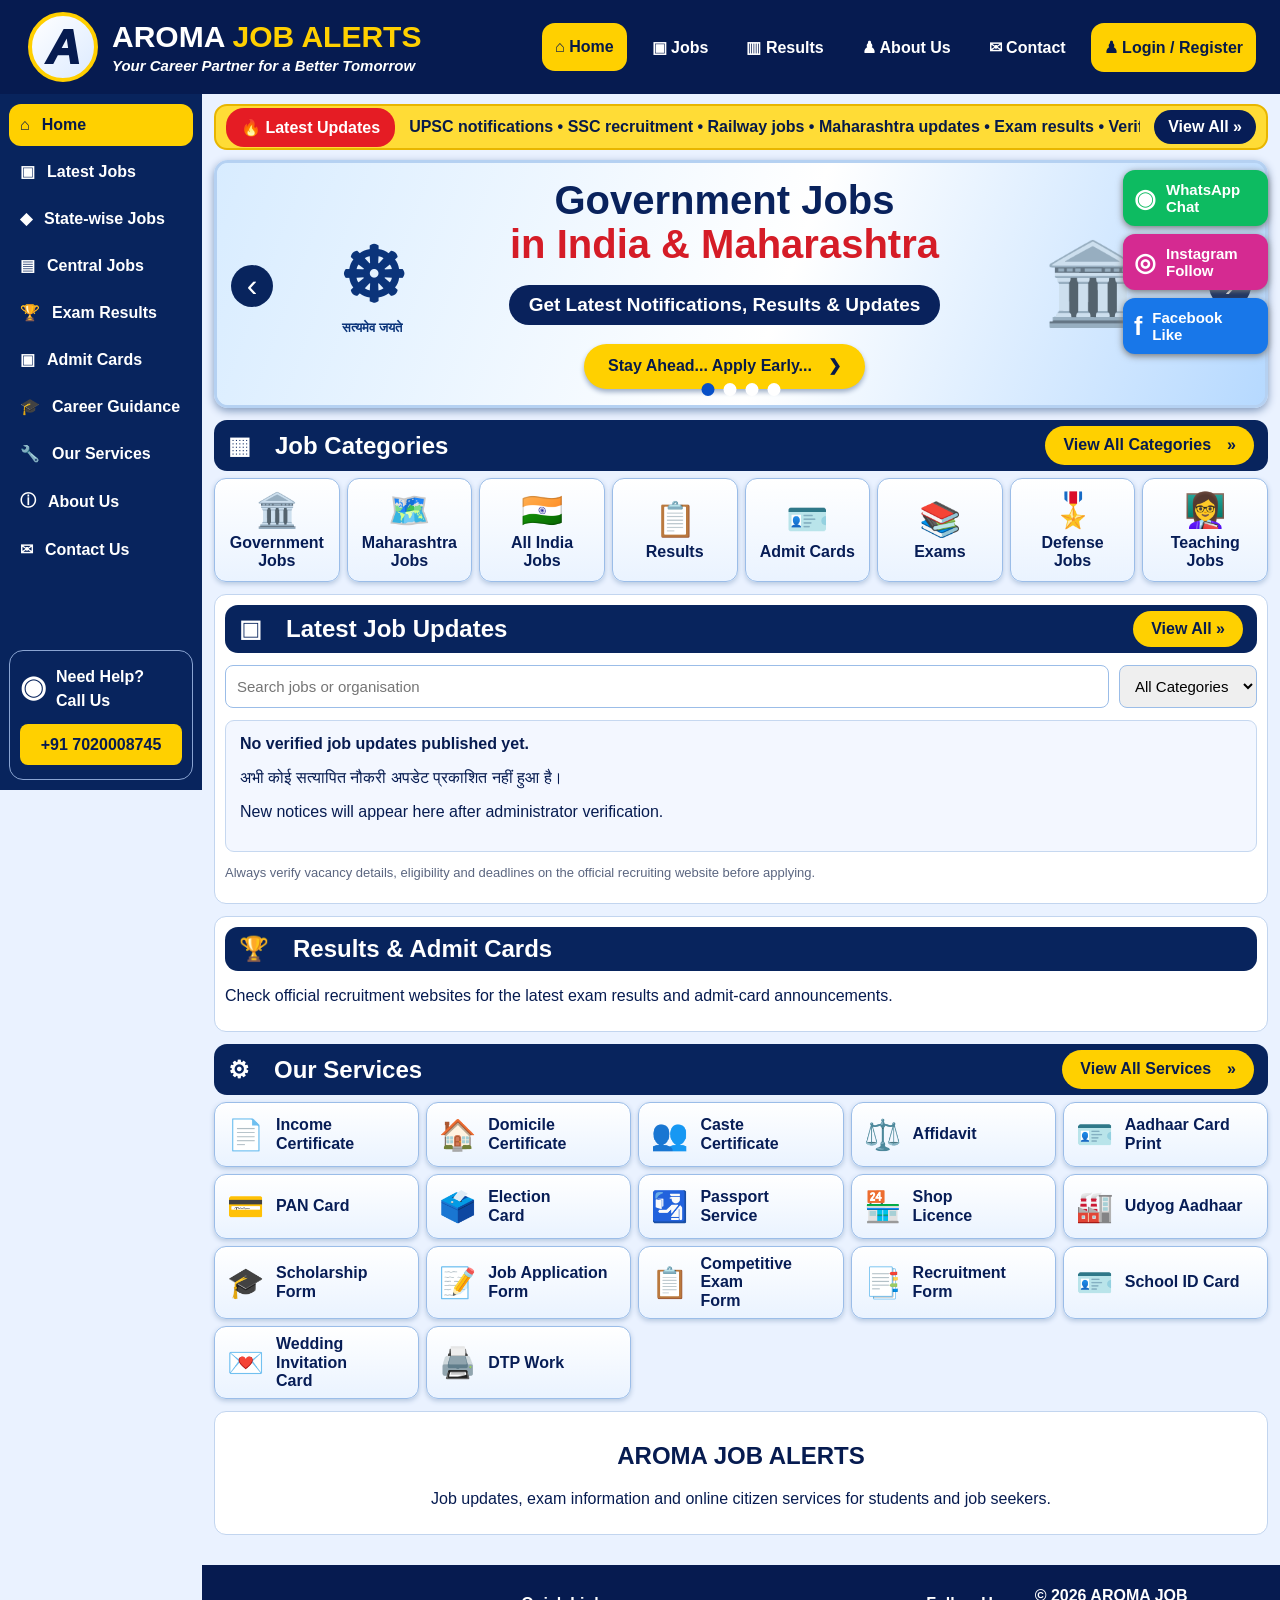
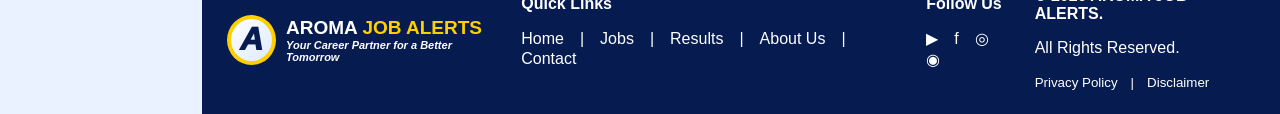
==== commit dce803af: "Add files via upload" ====
--- a/index.html
+++ b/index.html
@@ -12,4 +12,4 @@
 <section class="section results" id="results"><div class="section-bar"><h2>🏆　Results &amp; Admit Cards</h2></div><p>Check official recruitment websites for the latest exam results and admit-card announcements.</p></section>
 <section class="section" id="services"><div class="section-bar"><h2>⚙　Our Services</h2><a href="#contact">View All Services　»</a></div><div class="services-grid"><div>📄<b>Income<br>Certificate</b></div><div>🏠<b>Domicile<br>Certificate</b></div><div>👥<b>Caste<br>Certificate</b></div><div>⚖️<b>Affidavit</b></div><div>🪪<b>Aadhaar Card<br>Print</b></div><div>💳<b>PAN Card</b></div><div>🗳️<b>Election<br>Card</b></div><div>🛂<b>Passport<br>Service</b></div><div>🏪<b>Shop<br>Licence</b></div><div>🏭<b>Udyog Aadhaar</b></div><div>🎓<b>Scholarship<br>Form</b></div><div>📝<b>Job Application<br>Form</b></div><div>📋<b>Competitive Exam<br>Form</b></div><div>📑<b>Recruitment<br>Form</b></div><div>🪪<b>School ID Card</b></div><div>💌<b>Wedding Invitation<br>Card</b></div><div>🖨️<b>DTP Work</b></div></div></section>
 <section class="about" id="about"><h2>AROMA JOB ALERTS</h2><p>Job updates, exam information and online citizen services for students and job seekers.</p></section>
-</main><footer id="contact"><div class="footer-brand"><span class="brand-mark">A</span><b>AROMA <em>JOB ALERTS</em><small>Your Career Partner for a Better Tomorrow</small></b></div><div><b>Quick Links</b><p><a href="#home">Home</a>　|　<a href="#jobs">Jobs</a>　|　<a href="#results">Results</a>　|　<a href="#about">About Us</a>　|　<a href="#contact">Contact</a></p></div><div><b>Follow Us</b><p><a href="https://www.youtube.com/">▶</a>　<a href="https://www.facebook.com/">f</a>　<a href="https://www.instagram.com/">◎</a>　<a href="https://wa.me/917020008745">◉</a></p></div><div><b>© 2026 AROMA JOB ALERTS.</b><p>All Rights Reserved.</p><small>Privacy Policy　|　Disclaimer</small></div></footer><script src="script.js"></script></body></html>
+</main><footer id="contact"><div class="footer-brand"><span class="brand-mark">A</span><b>AROMA <em>JOB ALERTS</em><small>Your Career Partner for a Better Tomorrow</small></b></div><div><b>Quick Links</b><p><a href="#home">Home</a>　|　<a href="#jobs">Jobs</a>　|　<a href="#results">Results</a>　|　<a href="#about">About Us</a>　|　<a href="#contact">Contact</a></p></div><div><b>Follow Us</b><p><a href="https://www.youtube.com/">▶</a>　<a href="https://www.facebook.com/">f</a>　<a href="https://www.instagram.com/">◎</a>　<a href="https://wa.me/917020008745">◉</a></p></div><div><b>© 2026 AROMA JOB ALERTS.</b><p>All Rights Reserved.</p><small>Privacy Policy　|　Disclaimer</small></div></footer><script src="script.js"></script></body></html>
--- a/styles.css
+++ b/styles.css
@@ -2,3 +2,6 @@
 
 /* WhatsApp sharing controls on each verified job card */
 .job-share-actions{display:flex;flex-wrap:wrap;gap:8px;margin-top:12px}.job-share-actions a{display:inline-flex;align-items:center;justify-content:center;padding:9px 12px;border-radius:8px;color:#fff;text-decoration:none;font-size:13px;font-weight:800}.job-share-actions .share-channel{background:#087f50}.job-share-actions .share-group{background:#0756b8}.job-share-actions a:hover{filter:brightness(1.08)}@media(max-width:700px){.job-share-actions{display:grid;grid-template-columns:1fr 1fr}.job-share-actions a{font-size:12px;padding:9px 6px}}
+
+/* Display both job languages together: English first, Hindi immediately below. */
+.bilingual-en{font-weight:700}.bilingual-hi{margin-top:3px;font-weight:600;color:#243b68;font-family:Arial,"Noto Sans Devanagari",sans-serif}.job-card h3 .bilingual-hi{font-size:.94em}.job-details{margin-top:8px;line-height:1.5}.job-details .bilingual-hi{padding-top:5px;border-top:1px dashed #c6d8f0}
